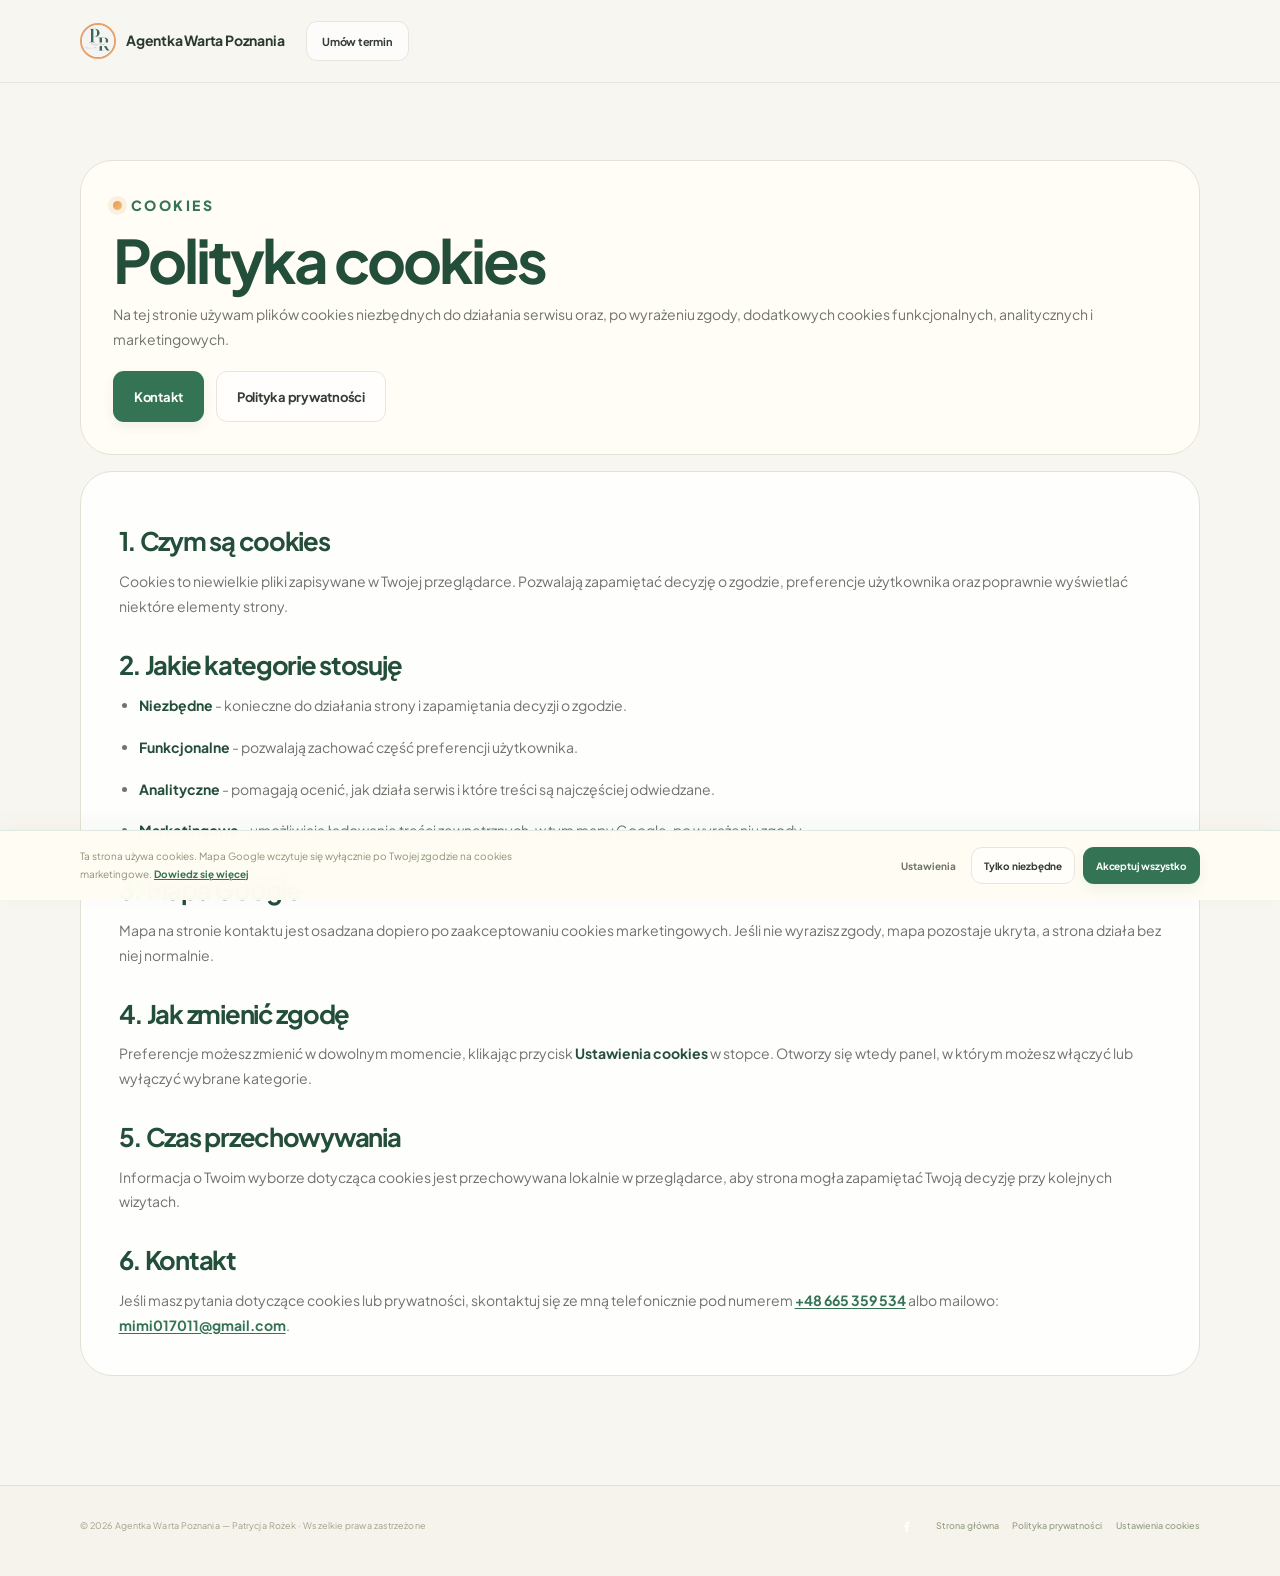
==== polityka-cookies.html @ 92c2f721 "Rebuild insurance landing page to match video reference" ====
<!doctype html>
<html lang="pl">
<head>
  <meta charset="utf-8">
  <meta name="viewport" content="width=device-width, initial-scale=1">
  <title>Polityka cookies — Agentka Warta Poznania</title>
  <meta name="description" content="Informacja o plikach cookies używanych na stronie Patrycji Rożek i sposobie zarządzania zgodą.">
  <meta name="theme-color" content="#0d5c63">
  <link rel="icon" href="assets/photos/logo.jpg" type="image/jpeg">
  <link rel="preconnect" href="https://fonts.googleapis.com">
  <link rel="preconnect" href="https://fonts.gstatic.com" crossorigin>
  <link href="https://fonts.googleapis.com/css2?family=Fraunces:opsz,wght@9..144,600;9..144,700&family=Plus+Jakarta+Sans:wght@400;500;600;700;800&display=swap" rel="stylesheet">
  <link rel="stylesheet" href="assets/css/style.css?v=14">
  <link rel="stylesheet" href="assets/css/landing.css?v=2">
</head>
<body>
  <header class="site-header">
    <div class="container header-inner">
      <a class="brand" href="index.html" aria-label="Agentka Warta Poznania — strona główna">
        <span class="brand-mark">
          <img src="assets/photos/logo.jpg" alt="" aria-hidden="true" loading="eager" decoding="async">
        </span>
        <span class="brand-copy">
          <strong>Agentka Warta Poznania</strong>
        </span>
      </a>
      <a class="button outline header-cta" href="index.html#rezerwacja">Umów termin</a>
    </div>
  </header>

  <main class="site-main">
    <section class="section-pad">
      <div class="container policy-page">
        <div class="policy-page__hero">
          <p class="eyebrow">Cookies</p>
          <h1>Polityka cookies</h1>
          <p>Na tej stronie używam plików cookies niezbędnych do działania serwisu oraz, po wyrażeniu zgody, dodatkowych cookies funkcjonalnych, analitycznych i marketingowych.</p>
          <div class="policy-page__actions">
            <a class="button primary" href="index.html#kontakt">Kontakt</a>
            <a class="button outline" href="polityka-prywatnosci.html">Polityka prywatności</a>
          </div>
        </div>

        <article class="policy-card">
          <h2>1. Czym są cookies</h2>
          <p>Cookies to niewielkie pliki zapisywane w Twojej przeglądarce. Pozwalają zapamiętać decyzję o zgodzie, preferencje użytkownika oraz poprawnie wyświetlać niektóre elementy strony.</p>

          <h2>2. Jakie kategorie stosuję</h2>
          <ul>
            <li><strong>Niezbędne</strong> - konieczne do działania strony i zapamiętania decyzji o zgodzie.</li>
            <li><strong>Funkcjonalne</strong> - pozwalają zachować część preferencji użytkownika.</li>
            <li><strong>Analityczne</strong> - pomagają ocenić, jak działa serwis i które treści są najczęściej odwiedzane.</li>
            <li><strong>Marketingowe</strong> - umożliwiają ładowanie treści zewnętrznych, w tym mapy Google, po wyrażeniu zgody.</li>
          </ul>

          <h2>3. Mapa Google</h2>
          <p>Mapa na stronie kontaktu jest osadzana dopiero po zaakceptowaniu cookies marketingowych. Jeśli nie wyrazisz zgody, mapa pozostaje ukryta, a strona działa bez niej normalnie.</p>

          <h2>4. Jak zmienić zgodę</h2>
          <p>Preferencje możesz zmienić w dowolnym momencie, klikając przycisk <strong>Ustawienia cookies</strong> w stopce. Otworzy się wtedy panel, w którym możesz włączyć lub wyłączyć wybrane kategorie.</p>

          <h2>5. Czas przechowywania</h2>
          <p>Informacja o Twoim wyborze dotycząca cookies jest przechowywana lokalnie w przeglądarce, aby strona mogła zapamiętać Twoją decyzję przy kolejnych wizytach.</p>

          <h2>6. Kontakt</h2>
          <p>Jeśli masz pytania dotyczące cookies lub prywatności, skontaktuj się ze mną telefonicznie pod numerem <a href="tel:+48665359534">+48 665 359 534</a> albo mailowo: <a href="mailto:mimi017011@gmail.com">mimi017011@gmail.com</a>.</p>
        </article>
      </div>
    </section>
  </main>

  <footer class="site-footer">
    <div class="container footer-inner">
      <small>© 2026 Agentka Warta Poznania — Patrycja Rożek · Wszelkie prawa zastrzeżone</small>
      <nav class="footer-nav">
        <a class="footer-social-link" href="https://www.facebook.com/profile.php?id=100070211612275" target="_blank" rel="noopener noreferrer" aria-label="Facebook — Patrycja Rożek - Agentka warta Poznania" title="Facebook">
          <svg viewBox="0 0 24 24" aria-hidden="true" focusable="false">
            <path d="M13.5 22v-8.1h2.8l.4-3.2h-3.2V8.6c0-.9.3-1.5 1.6-1.5h1.7V4.2c-.3 0-1.4-.1-2.7-.1-2.7 0-4.5 1.6-4.5 4.6v2.1H6.8v3.2h2.8V22h3.9z"/>
          </svg>
        </a>
        <a href="index.html">Strona główna</a>
        <a href="polityka-prywatnosci.html">Polityka prywatności</a>
        <button type="button" class="footer-link-btn" data-cookie-settings>Ustawienia cookies</button>
      </nav>
    </div>
  </footer>

  <div class="cookie-bar" id="agentka-cookie-banner" data-cookie-banner hidden aria-hidden="true">
    <div class="container cookie-bar__inner">
      <p class="cookie-bar__text">Ta strona używa cookies. Mapa Google wczytuje się wyłącznie po Twojej zgodzie na cookies marketingowe. <a href="polityka-cookies.html">Dowiedz się więcej</a></p>
      <div class="cookie-bar__actions">
        <button type="button" class="cookie-bar__settings-btn" data-cookie-settings>Ustawienia</button>
        <button type="button" class="button small outline cookie-bar-btn" data-cookie-reject>Tylko niezbędne</button>
        <button type="button" class="button small primary cookie-bar-btn" data-cookie-accept>Akceptuj wszystko</button>
      </div>
    </div>
  </div>

  <div class="cookie-modal" id="cookie-settings-modal" hidden aria-modal="true" role="dialog" aria-labelledby="cookie-modal-title">
    <div class="cookie-modal__backdrop" id="cookie-modal-backdrop"></div>
    <div class="cookie-modal__box">
      <div class="cookie-modal__head">
        <h3 id="cookie-modal-title">Ustawienia prywatności</h3>
        <button type="button" class="cookie-modal__close" id="cookie-modal-close" aria-label="Zamknij panel ustawień cookies">
          <svg width="16" height="16" viewBox="0 0 16 16" fill="none" aria-hidden="true"><path d="M1 1l14 14M15 1L1 15" stroke="currentColor" stroke-width="2" stroke-linecap="round"/></svg>
        </button>
      </div>
      <p>Wybierz, które pliki cookies akceptujesz. Niezbędne są zawsze aktywne.</p>
      <div class="cookie-modal__choices">
        <label class="cookie-modal__choice is-required">
          <input type="checkbox" checked disabled data-cookie-category="essential">
          <div><strong>Niezbędne</strong><span>Zapamiętywanie decyzji o zgodzie. Zawsze aktywne.</span></div>
        </label>
        <label class="cookie-modal__choice">
          <input type="checkbox" data-cookie-category="analytics">
          <div><strong>Analityczne</strong><span>Anonimowe statystyki i pomiar działania strony.</span></div>
        </label>
        <label class="cookie-modal__choice">
          <input type="checkbox" data-cookie-category="functional">
          <div><strong>Funkcjonalne</strong><span>Zapamiętywanie preferencji użytkownika.</span></div>
        </label>
        <label class="cookie-modal__choice">
          <input type="checkbox" data-cookie-category="marketing">
          <div><strong>Marketingowe</strong><span>Mapy zewnętrzne i treści osadzane. Wyłączone domyślnie.</span></div>
        </label>
      </div>
      <div class="cookie-modal__actions">
        <button type="button" class="button outline" data-cookie-reject>Tylko niezbędne</button>
        <button type="button" class="button primary" data-cookie-save>Zapisz wybór</button>
      </div>
      <p class="cookie-modal__note">Zmień preferencje w dowolnym momencie przez „Ustawienia cookies” w stopce.</p>
    </div>
  </div>

  <script src="assets/js/site.js?v=12" defer></script>
</body>
</html>
---- assets/css/style.css ----
:root {
  --bg: #fbf7f0;
  --bg-alt: #f4ede2;
  --surface: rgba(255, 255, 255, 0.88);
  --surface-strong: #ffffff;
  --surface-soft: rgba(255, 255, 255, 0.72);
  --text: #18313a;
  --muted: #5c7178;
  --primary: #0d5c63;
  --primary-dark: #083b45;
  --accent: #d58b42;
  --accent-soft: rgba(213, 139, 66, 0.15);
  --border: rgba(13, 92, 99, 0.12);
  --border-strong: rgba(13, 92, 99, 0.2);
  --shadow: 0 24px 64px rgba(8, 59, 69, 0.16);
  --shadow-soft: 0 16px 36px rgba(8, 59, 69, 0.08);
  --shadow-card: 0 12px 34px rgba(8, 59, 69, 0.08);
  --radius-xl: 32px;
  --radius-lg: 24px;
  --radius-md: 18px;
  --radius-sm: 14px;
  --container: 1240px;
}

*,
*::before,
*::after {
  box-sizing: border-box;
}

html {
  scroll-behavior: smooth;
}

body {
  margin: 0;
  min-height: 100vh;
  color: var(--text);
  font-family: "Plus Jakarta Sans", system-ui, -apple-system, BlinkMacSystemFont, "Segoe UI", sans-serif;
  background:
    radial-gradient(circle at 8% 12%, rgba(13, 92, 99, 0.14), transparent 24%),
    radial-gradient(circle at 92% 6%, rgba(213, 139, 66, 0.18), transparent 20%),
    radial-gradient(circle at 50% 105%, rgba(13, 92, 99, 0.09), transparent 26%),
    linear-gradient(180deg, #fffaf4 0%, #fbf7ef 38%, #f7f0e4 100%);
  -webkit-font-smoothing: antialiased;
  text-rendering: optimizeLegibility;
  overflow-x: hidden;
  position: relative;
}

body::before {
  content: "";
  position: fixed;
  inset: 0;
  pointer-events: none;
  opacity: 0.55;
  background-image:
    linear-gradient(rgba(13, 92, 99, 0.03) 1px, transparent 1px),
    linear-gradient(90deg, rgba(13, 92, 99, 0.03) 1px, transparent 1px);
  background-size: 36px 36px;
  mask-image: radial-gradient(circle at center, black 62%, transparent 100%);
}

body.menu-open,
body.modal-open {
  overflow: hidden;
}

::selection {
  background: rgba(13, 92, 99, 0.16);
  color: var(--primary-dark);
}

a {
  color: inherit;
}

img {
  display: block;
  max-width: 100%;
}

button,
input,
textarea,
select {
  font: inherit;
}

button {
  cursor: pointer;
}

p {
  margin: 0;
  line-height: 1.75;
  color: var(--muted);
}

p,
li,
dd,
dt,
a,
small,
h1,
h2,
h3,
h4,
h5 {
  overflow-wrap: anywhere;
}

h1,
h2,
h3,
h4,
h5 {
  margin: 0;
  color: var(--primary-dark);
  letter-spacing: -0.04em;
}

h1,
h2 {
  font-family: "Fraunces", Georgia, serif;
}

h1 {
  font-size: clamp(2.8rem, 5.7vw, 5.65rem);
  line-height: 0.94;
  max-width: 12ch;
}

.hero h1 {
  display: grid;
  gap: 0.14em;
  max-width: 22ch;
  line-height: 1.02;
  text-wrap: balance;
}

.hero h1 span {
  display: block;
}

h2 {
  font-size: clamp(2.05rem, 4vw, 3.5rem);
  line-height: 1;
  max-width: 16ch;
}

h3 {
  font-size: 1.2rem;
  line-height: 1.15;
}

ul,
ol {
  margin: 0;
  padding-left: 1.25rem;
}

li + li {
  margin-top: 0.45rem;
}

details summary {
  list-style: none;
}

details summary::-webkit-details-marker {
  display: none;
}

.container {
  width: min(var(--container), calc(100% - 32px));
  margin: 0 auto;
}

.site-main {
  display: block;
  padding-bottom: 2rem;
}

.section,
.section-pad {
  padding: clamp(3rem, 6vw, 6.5rem) 0;
}

.card,
.card-soft,
.policy-page__hero,
.policy-card,
.hero-photo-card,
.hero-note,
.hero-contact-strip,
.meta-chip,
.service.card,
.step-card,
.review.card,
.contact-card,
.faq-list,
.map-wrap,
.page-header__inner {
  border: 1px solid var(--border);
  border-radius: var(--radius-xl);
  box-shadow: var(--shadow-card);
}

.card {
  background: linear-gradient(180deg, rgba(255, 255, 255, 0.94), rgba(255, 255, 255, 0.8));
}

.card-soft,
.hero-contact-strip,
.hero-note,
.meta-chip,
.policy-page__hero {
  background: var(--surface-soft);
  backdrop-filter: blur(18px);
}

.eyebrow,
.chip-label,
.agentka-kicker {
  margin: 0;
  font-size: 0.76rem;
  font-weight: 800;
  letter-spacing: 0.18em;
  text-transform: uppercase;
  color: var(--primary);
}

.eyebrow {
  display: inline-flex;
  align-items: center;
  gap: 0.55rem;
}

.eyebrow::before {
  content: "";
  width: 0.56rem;
  height: 0.56rem;
  border-radius: 999px;
  background: linear-gradient(135deg, var(--accent), #efc078);
  box-shadow: 0 0 0 5px rgba(213, 139, 66, 0.12);
}

.section-heading {
  display: grid;
  justify-items: center;
  gap: 0.85rem;
  margin-bottom: 2rem;
  text-align: center;
}

.section-heading.compact {
  margin-bottom: 1.5rem;
}

.section-copy {
  max-width: 72ch;
  color: var(--muted);
  font-size: 1.02rem;
}

.button {
  display: inline-flex;
  align-items: center;
  justify-content: center;
  gap: 0.55rem;
  min-height: 52px;
  padding: 0.9rem 1.35rem;
  border-radius: 999px;
  border: 1px solid transparent;
  text-decoration: none;
  font-weight: 800;
  letter-spacing: -0.01em;
  transition: transform 180ms ease, box-shadow 180ms ease, border-color 180ms ease, background-color 180ms ease, color 180ms ease;
  will-change: transform;
}

.button:hover,
.button:focus-visible {
  transform: translateY(-1px);
}

.button:focus-visible {
  outline: 3px solid rgba(13, 92, 99, 0.18);
  outline-offset: 3px;
}

.button.primary {
  color: #fff;
  background: linear-gradient(135deg, #0d5c63 0%, #117e84 100%);
  box-shadow: 0 18px 34px rgba(13, 92, 99, 0.24);
}

.button.primary:hover,
.button.primary:focus-visible {
  box-shadow: 0 24px 44px rgba(13, 92, 99, 0.28);
}

.button.outline {
  color: var(--primary-dark);
  background: rgba(255, 255, 255, 0.75);
  border-color: rgba(13, 92, 99, 0.14);
}

.button.outline:hover,
.button.outline:focus-visible {
  border-color: rgba(13, 92, 99, 0.24);
  background: rgba(255, 255, 255, 0.92);
}

.button.small {
  min-height: 44px;
  padding: 0.72rem 1rem;
  font-size: 0.96rem;
}

.button.full-width {
  width: 100%;
}

.site-header {
  position: sticky;
  top: 0;
  z-index: 60;
  border-bottom: 1px solid rgba(13, 92, 99, 0.08);
  background: rgba(255, 250, 244, 0.82);
  backdrop-filter: blur(18px);
}

.site-header::after {
  content: "";
  position: absolute;
  inset: auto 0 0;
  height: 1px;
  background: linear-gradient(90deg, transparent, rgba(13, 92, 99, 0.18), transparent);
}

.header-inner {
  min-height: 86px;
  display: flex;
  align-items: center;
  gap: 1rem;
}

.brand {
  position: relative;
  display: inline-flex;
  align-items: center;
  gap: 1rem;
  text-decoration: none;
  color: var(--primary-dark);
  min-width: 0;
}

.brand-mark {
  flex: none;
  width: 76px;
  height: 76px;
  padding: 2px;
  border-radius: 20px;
  background: linear-gradient(180deg, rgba(255, 255, 255, 0.98), rgba(255, 252, 246, 0.9));
  border: 1px solid rgba(13, 92, 99, 0.16);
  box-shadow: 0 16px 32px rgba(8, 59, 69, 0.11);
  overflow: hidden;
}

.brand-mark img {
  width: 100%;
  height: 100%;
  object-fit: cover;
  transform: scale(1.15);
  transform-origin: center;
  border-radius: 16px;
}

.brand-copy {
  display: grid;
  gap: 0.12rem;
  min-width: 0;
}

.brand-top {
  font-size: 0.68rem;
  font-weight: 800;
  letter-spacing: 0.2em;
  text-transform: uppercase;
  color: var(--muted);
}

.brand strong {
  font-family: "Fraunces", Georgia, serif;
  font-size: 1.75rem;
  line-height: 1;
  white-space: nowrap;
}

.brand-muted {
  font-size: 0.78rem;
  font-weight: 700;
  letter-spacing: 0.12em;
  text-transform: uppercase;
  color: var(--primary);
}

.site-nav {
  display: flex;
  flex: 1 1 auto;
  align-items: center;
  justify-content: center;
  gap: 0.45rem;
  flex-wrap: wrap;
}

.site-nav a {
  display: inline-flex;
  align-items: center;
  min-height: 44px;
  padding: 0.72rem 1rem;
  border-radius: 999px;
  text-decoration: none;
  font-weight: 700;
  color: var(--muted);
  border: 1px solid transparent;
  transition: background-color 180ms ease, color 180ms ease, border-color 180ms ease, transform 180ms ease;
}

.site-nav a:hover,
.site-nav a:focus-visible,
.site-nav a.is-active {
  color: var(--primary-dark);
  background: rgba(13, 92, 99, 0.09);
  border-color: rgba(13, 92, 99, 0.12);
}

.nav-home-link {
  color: var(--primary-dark);
  background: rgba(255, 255, 255, 0.7);
}

.header-cta {
  margin-left: auto;
}

.nav-toggle {
  display: none;
  align-items: center;
  justify-content: center;
  flex-direction: column;
  gap: 4px;
  width: 46px;
  height: 46px;
  padding: 0;
  border: 0;
  border-radius: 12px;
  background: transparent;
  box-shadow: none;
}

.nav-toggle span {
  display: block;
  width: 22px;
  height: 2px;
  border-radius: 999px;
  background: var(--primary-dark);
}

.nav-toggle span + span {
  margin-top: 0;
}

.page-header {
  padding: 1rem 0 0;
}

.page-header[hidden] {
  display: none !important;
}

.page-header__inner {
  display: inline-flex;
  align-items: center;
  gap: 0.7rem;
  padding: 0.95rem 1.1rem;
  background: rgba(255, 255, 255, 0.72);
  backdrop-filter: blur(16px);
  min-width: 0;
}

.page-header__back {
  display: inline-flex;
  align-items: center;
  gap: 0.5rem;
  padding: 0;
  border: 0;
  background: transparent;
  color: var(--primary-dark);
  font-weight: 800;
}

.page-header__sep {
  color: rgba(24, 49, 58, 0.38);
}

.page-header__title {
  color: var(--muted);
  font-weight: 700;
}

.page-view {
  display: none;
}

.page-view.is-active {
  display: block;
  animation: page-enter 500ms cubic-bezier(0.2, 0.7, 0.2, 1);
}

@keyframes page-enter {
  from {
    opacity: 0;
    transform: translateY(12px);
  }
  to {
    opacity: 1;
    transform: translateY(0);
  }
}

.hero {
  position: relative;
  isolation: isolate;
  overflow: hidden;
  padding-top: clamp(2rem, 4vw, 3.25rem);
}

.hero::before,
.hero::after {
  content: "";
  position: absolute;
  inset: auto;
  pointer-events: none;
  z-index: -1;
}

.hero::before {
  top: 4%;
  left: -4%;
  width: 20rem;
  height: 20rem;
  background: radial-gradient(circle, rgba(13, 92, 99, 0.12), transparent 70%);
  filter: blur(4px);
}

.hero::after {
  top: 0;
  right: -5%;
  width: 22rem;
  height: 22rem;
  background: radial-gradient(circle, rgba(213, 139, 66, 0.14), transparent 66%);
  filter: blur(6px);
}

.hero-grid {
  display: grid;
  grid-template-columns: minmax(0, 1.04fr) minmax(340px, 0.96fr);
  gap: clamp(1.4rem, 4vw, 3rem);
  align-items: center;
}

.hero-copy {
  display: grid;
  gap: 1.2rem;
  min-width: 0;
}

.hero-copy .subtitle {
  max-width: 62ch;
  font-size: clamp(1.03rem, 1.8vw, 1.22rem);
  line-height: 1.82;
}

.hero-meta-grid {
  display: grid;
  grid-template-columns: repeat(2, minmax(0, 1fr));
  gap: 0.95rem;
}

.meta-chip {
  display: grid;
  gap: 0.35rem;
  padding: 1rem 1.1rem;
}

.meta-chip span {
  font-size: 0.72rem;
  font-weight: 800;
  letter-spacing: 0.18em;
  text-transform: uppercase;
  color: var(--muted);
}

.meta-chip strong {
  font-size: 0.98rem;
  line-height: 1.5;
  color: var(--primary-dark);
}

.hero-chips {
  display: flex;
  flex-wrap: wrap;
  gap: 0.65rem;
}

.hero-chips span {
  display: inline-flex;
  align-items: center;
  padding: 0.72rem 0.95rem;
  border-radius: 999px;
  border: 1px solid rgba(13, 92, 99, 0.12);
  background: rgba(255, 255, 255, 0.7);
  color: var(--primary-dark);
  font-size: 0.92rem;
  font-weight: 700;
}

.hero-actions {
  display: flex;
  flex-wrap: wrap;
  gap: 0.8rem;
}

.hero-contact-strip {
  display: grid;
  grid-template-columns: repeat(2, minmax(0, 1fr));
  gap: 1rem;
  padding: 1rem 1.1rem;
}

.hero-contact-strip article {
  display: grid;
  gap: 0.35rem;
}

.hero-contact-strip a {
  font-size: 1.03rem;
  font-weight: 800;
  color: var(--primary-dark);
  text-decoration: none;
}

.hero-contact-strip p {
  color: var(--muted);
}

.hero-visual {
  display: grid;
  gap: 1rem;
  min-width: 0;
}

.hero-photo-card {
  overflow: hidden;
  background: linear-gradient(180deg, rgba(255, 255, 255, 0.9), rgba(255, 255, 255, 0.78));
}

.hero-photo-card img {
  width: 100%;
  aspect-ratio: 4 / 5;
  object-fit: cover;
  object-position: center top;
}

.hero-note {
  display: grid;
  gap: 0.9rem;
  padding: 1.2rem 1.3rem;
  margin-left: clamp(0rem, 2vw, 1.2rem);
  margin-top: -2.35rem;
  position: relative;
  z-index: 1;
}

.hero-checklist {
  margin: 0;
  padding: 0;
  list-style: none;
  display: grid;
  gap: 0.65rem;
}

.hero-checklist li {
  position: relative;
  padding-left: 1.5rem;
  color: var(--primary-dark);
  line-height: 1.55;
}

.hero-checklist li::before {
  content: "✓";
  position: absolute;
  left: 0;
  top: 0;
  color: var(--accent);
  font-weight: 900;
}

.services-grid,
.steps-grid,
.reviews-grid,
.contact-grid {
  display: grid;
  gap: 1rem;
}

.services-grid {
  grid-template-columns: repeat(3, minmax(0, 1fr));
}

.service.card,
.step-card,
.review.card,
.contact-card {
  padding: 1.5rem;
  overflow: hidden;
  position: relative;
}

.service.card::before,
.step-card::before,
.review.card::before,
.contact-card::before {
  content: "";
  position: absolute;
  inset: 0 0 auto;
  height: 4px;
  background: linear-gradient(90deg, var(--primary), var(--accent));
}

.service.card h3,
.step-card h3,
.review.card strong,
.contact-card h3 {
  margin-bottom: 0.55rem;
}

.service.card p,
.step-card p,
.review.card p,
.contact-card p,
.contact-note,
.review-footer,
.hours-list dt,
.hours-list dd {
  color: var(--muted);
}

.service.card {
  transition: transform 220ms ease, box-shadow 220ms ease, border-color 220ms ease;
}

.service.card:hover,
.review.card:hover,
.contact-card:hover,
.step-card:hover {
  transform: translateY(-2px);
  box-shadow: 0 20px 48px rgba(8, 59, 69, 0.14);
  border-color: rgba(13, 92, 99, 0.18);
}

.steps-grid {
  grid-template-columns: repeat(3, minmax(0, 1fr));
  margin-top: 1rem;
}

.value-section {
  display: grid;
  gap: 1.2rem;
  margin-top: 1.25rem;
  padding: clamp(1.2rem, 3vw, 1.8rem);
  border: 1px solid var(--border);
  border-radius: var(--radius-xl);
  background:
    radial-gradient(circle at top left, rgba(13, 92, 99, 0.08), transparent 34%),
    linear-gradient(135deg, rgba(13, 92, 99, 0.06), rgba(255, 255, 255, 0.8));
  box-shadow: var(--shadow-card);
}

.value-section__head {
  display: grid;
  gap: 0.45rem;
  max-width: 74ch;
}

.value-section__head h2 {
  max-width: none;
  font-size: clamp(1.9rem, 3.2vw, 2.85rem);
}

.value-grid {
  display: grid;
  grid-template-columns: repeat(4, minmax(0, 1fr));
  gap: 1rem;
}

.value-card {
  display: grid;
  gap: 0.7rem;
  padding: 1.25rem;
  border-radius: 24px;
  border: 1px solid rgba(13, 92, 99, 0.1);
  background: rgba(255, 255, 255, 0.8);
  box-shadow: 0 12px 28px rgba(8, 59, 69, 0.06);
  min-width: 0;
}

.value-card span {
  display: inline-flex;
  align-items: center;
  width: fit-content;
  padding: 0.38rem 0.7rem;
  border-radius: 999px;
  background: rgba(13, 92, 99, 0.08);
  color: var(--primary-dark);
  font-size: 0.76rem;
  font-weight: 900;
  letter-spacing: 0.16em;
  text-transform: uppercase;
}

.value-card h3 {
  font-size: 1.18rem;
  line-height: 1.18;
}

.value-card p {
  color: var(--muted);
}

.step-card {
  display: grid;
  gap: 0.8rem;
}

.step-card span {
  width: 40px;
  height: 40px;
  display: inline-grid;
  place-items: center;
  border-radius: 999px;
  background: rgba(13, 92, 99, 0.12);
  color: var(--primary-dark);
  font-weight: 900;
}

.reviews-grid {
  grid-template-columns: repeat(3, minmax(0, 1fr));
}

.review-meta {
  display: flex;
  align-items: start;
  justify-content: space-between;
  gap: 1rem;
}

.stars {
  color: #d6a54a;
  letter-spacing: 0.08em;
  font-size: 0.95rem;
  font-weight: 800;
  white-space: nowrap;
}

.review-footer {
  margin-top: 1rem;
  padding-top: 0.85rem;
  border-top: 1px solid rgba(13, 92, 99, 0.1);
  display: flex;
  align-items: center;
  justify-content: space-between;
  gap: 1rem;
  font-size: 0.88rem;
  font-weight: 700;
  text-transform: uppercase;
  letter-spacing: 0.08em;
}

.faq-list {
  display: grid;
  gap: 0;
  padding: 0.25rem 0;
  overflow: hidden;
}

.faq-item {
  padding: 1.15rem 1.35rem;
}

.faq-item + .faq-item {
  border-top: 1px solid rgba(13, 92, 99, 0.08);
}

.faq-item summary {
  display: flex;
  align-items: center;
  justify-content: space-between;
  gap: 1rem;
  font-weight: 800;
  color: var(--primary-dark);
  cursor: pointer;
}

.faq-item summary::after {
  content: "＋";
  display: inline-flex;
  align-items: center;
  justify-content: center;
  width: 2rem;
  height: 2rem;
  flex: none;
  border-radius: 999px;
  background: rgba(13, 92, 99, 0.08);
  color: var(--primary-dark);
  transition: transform 180ms ease, background-color 180ms ease;
}

.faq-item[open] summary::after {
  transform: rotate(45deg);
  background: rgba(213, 139, 66, 0.14);
}

.faq-item p {
  margin-top: 0.85rem;
}

.contact-grid {
  grid-template-columns: repeat(2, minmax(0, 1fr));
}

.contact-card {
  display: grid;
  gap: 0.7rem;
}

.contact-link {
  font-size: 1.02rem;
  font-weight: 800;
  color: var(--primary-dark);
  text-decoration: none;
}

.contact-link.secondary-link {
  color: var(--primary);
}

.contact-detail {
  display: grid;
  gap: 0.7rem;
  padding-top: 0.25rem;
}

.hours-list {
  display: grid;
  gap: 0.7rem;
  padding: 0;
}

.hours-list div {
  display: flex;
  justify-content: space-between;
  gap: 1rem;
  padding-bottom: 0.7rem;
  border-bottom: 1px solid rgba(13, 92, 99, 0.08);
}

.hours-list div:last-child {
  border-bottom: 0;
  padding-bottom: 0;
}

.hours-list dt,
.hours-list dd {
  margin: 0;
}

.hours-list dt {
  font-weight: 700;
}

.hours-list dd {
  font-weight: 600;
}

.contact-note {
  font-size: 0.96rem;
}

.map-wrap {
  overflow: hidden;
  min-height: 380px;
  background: rgba(255, 255, 255, 0.76);
}

.map-wrap iframe {
  width: 100%;
  min-height: 380px;
  border: 0;
  display: block;
}

.map-placeholder {
  min-height: 380px;
  display: grid;
  place-items: center;
  gap: 0.85rem;
  padding: 2.25rem 1.5rem;
  text-align: center;
  background:
    radial-gradient(circle at top, rgba(13, 92, 99, 0.1), transparent 38%),
    linear-gradient(180deg, rgba(255, 255, 255, 0.96), rgba(247, 240, 229, 0.94));
}

.map-placeholder svg {
  color: var(--primary);
}

.map-placeholder p {
  max-width: 28ch;
}

.map-placeholder__note {
  color: var(--muted);
  font-size: 0.95rem;
}

.site-footer {
  padding: 1.8rem 0 6.5rem;
  color: var(--muted);
}

.footer-inner {
  display: flex;
  align-items: center;
  justify-content: space-between;
  gap: 1rem;
  flex-wrap: wrap;
}

.footer-inner small {
  font-weight: 600;
  letter-spacing: 0.01em;
}

.footer-nav {
  display: flex;
  align-items: center;
  gap: 0.85rem;
  flex-wrap: wrap;
}

.footer-social-link {
  display: inline-flex;
  align-items: center;
  justify-content: center;
  width: 42px;
  height: 42px;
  border-radius: 999px;
  color: #ffffff;
  background: linear-gradient(135deg, #0d5c63 0%, #117e84 100%);
  box-shadow: 0 14px 28px rgba(13, 92, 99, 0.22);
  transition: transform 180ms ease, box-shadow 180ms ease, opacity 180ms ease;
}

.footer-social-link svg {
  width: 19px;
  height: 19px;
  fill: currentColor;
}

.footer-social-link:hover,
.footer-social-link:focus-visible {
  color: #ffffff;
  transform: translateY(-1px);
  box-shadow: 0 18px 32px rgba(13, 92, 99, 0.28);
}

.footer-social-link:focus-visible {
  outline: 3px solid rgba(13, 92, 99, 0.18);
  outline-offset: 3px;
}

.footer-nav a,
.footer-link-btn {
  color: var(--muted);
  text-decoration: none;
  font-weight: 700;
  background: transparent;
  border: 0;
  padding: 0;
}

.footer-nav a:hover,
.footer-link-btn:hover,
.footer-nav a:focus-visible,
.footer-link-btn:focus-visible {
  color: var(--primary-dark);
}

.mobile-cta-bar {
  display: none;
}

.cookie-bar {
  position: fixed;
  inset-inline: 0;
  bottom: 0;
  z-index: 80;
  background: rgba(255, 249, 241, 0.9);
  border-top: 1px solid rgba(13, 92, 99, 0.12);
  backdrop-filter: blur(18px);
  box-shadow: 0 -18px 44px rgba(8, 59, 69, 0.12);
}

.cookie-bar[hidden] {
  display: none !important;
}

.cookie-bar__inner {
  display: flex;
  align-items: center;
  justify-content: space-between;
  gap: 1rem;
  padding: 1rem 0;
}

.cookie-bar__text {
  max-width: 74ch;
  color: var(--text);
}

.cookie-bar__text a {
  color: var(--primary);
  font-weight: 700;
}

.cookie-bar__actions {
  display: flex;
  align-items: center;
  gap: 0.55rem;
  flex-wrap: wrap;
}

.cookie-bar__settings-btn {
  border: 0;
  background: transparent;
  color: var(--muted);
  font-weight: 700;
  padding: 0.5rem 0.35rem;
}

.cookie-modal {
  position: fixed;
  inset: 0;
  z-index: 90;
}

.cookie-modal[hidden] {
  display: none !important;
}

.cookie-modal__backdrop {
  background: rgba(5, 17, 19, 0.7);
  backdrop-filter: blur(14px);
}

.cookie-modal__backdrop {
  position: absolute;
  inset: 0;
}

.cookie-modal__box {
  position: relative;
  width: min(760px, calc(100% - 32px));
  max-height: min(92vh, 900px);
  overflow: auto;
  margin: 4vh auto;
  padding: 1.35rem;
  border-radius: 28px;
  border: 1px solid rgba(13, 92, 99, 0.14);
  background: rgba(255, 255, 255, 0.96);
  box-shadow: var(--shadow);
}

.cookie-modal__head {
  display: flex;
  align-items: flex-start;
  justify-content: space-between;
  gap: 1rem;
  margin-bottom: 0.75rem;
}

.cookie-modal__close {
  display: inline-flex;
  align-items: center;
  justify-content: center;
  width: 44px;
  height: 44px;
  border: 1px solid rgba(13, 92, 99, 0.14);
  border-radius: 14px;
  background: rgba(255, 255, 255, 0.9);
  color: var(--primary-dark);
}

.cookie-modal__choices {
  display: grid;
  gap: 0.7rem;
  margin-top: 1rem;
}

.cookie-modal__choice {
  display: grid;
  grid-template-columns: auto 1fr;
  gap: 0.9rem;
  align-items: start;
  padding: 1rem;
  border-radius: 20px;
  border: 1px solid rgba(13, 92, 99, 0.12);
  background: rgba(247, 241, 232, 0.54);
}

.cookie-modal__choice strong {
  display: block;
  color: var(--primary-dark);
}

.cookie-modal__choice span {
  display: block;
  margin-top: 0.15rem;
  color: var(--muted);
  font-size: 0.95rem;
}

.cookie-modal__choice.is-required {
  opacity: 0.82;
}

.cookie-modal__actions {
  display: flex;
  gap: 0.75rem;
  justify-content: flex-end;
  flex-wrap: wrap;
  margin-top: 1rem;
}

.cookie-modal__note {
  margin-top: 0.75rem;
  color: var(--muted);
  font-size: 0.94rem;
}

.cookie-modal__note a {
  color: var(--primary);
  font-weight: 700;
}

[hidden] {
  display: none !important;
}

.reveal {
  opacity: 0;
  transform: translateY(16px);
  transition: opacity 700ms ease, transform 700ms ease;
}

.reveal.in-view {
  opacity: 1;
  transform: translateY(0);
}

.policy-page {
  display: grid;
  gap: 1rem;
}

.policy-page__hero {
  display: grid;
  gap: 0.9rem;
  padding: clamp(1.2rem, 3vw, 2rem);
  overflow: hidden;
  background:
    radial-gradient(circle at top right, rgba(213, 139, 66, 0.14), transparent 40%),
    radial-gradient(circle at bottom left, rgba(13, 92, 99, 0.14), transparent 36%),
    rgba(255, 255, 255, 0.82);
}

.policy-page__hero h1 {
  max-width: 14ch;
}

.policy-page__actions {
  display: flex;
  flex-wrap: wrap;
  gap: 0.75rem;
  margin-top: 0.35rem;
}

.policy-card {
  display: grid;
  gap: 0.95rem;
  padding: clamp(1.35rem, 3.2vw, 2.35rem);
  line-height: 1.8;
  background: rgba(255, 255, 255, 0.9);
}

.policy-card h2 {
  margin-top: 1.15rem;
  font-size: clamp(1.3rem, 2vw, 1.65rem);
}

.policy-card h3 {
  margin-top: 0.6rem;
  font-size: 1.05rem;
}

.policy-card p,
.policy-card li {
  color: var(--muted);
}

.policy-card a {
  color: var(--primary);
  font-weight: 700;
  text-decoration-thickness: 0.08em;
  text-underline-offset: 0.16em;
}

.policy-card strong {
  color: var(--primary-dark);
}

.policy-card ul {
  display: grid;
  gap: 0.6rem;
  padding-left: 1.25rem;
}

.policy-card .contact-note {
  color: var(--muted);
}

.policy-card .footer-link-btn {
  display: inline;
  color: var(--primary);
}

.policy-card .footer-link-btn:hover,
.policy-card .footer-link-btn:focus-visible {
  color: var(--primary-dark);
}

@media (max-width: 1180px) {
  .services-grid,
  .value-grid,
  .reviews-grid {
    grid-template-columns: repeat(2, minmax(0, 1fr));
  }

  .hero-grid {
    grid-template-columns: 1fr;
  }

  .hero-visual {
    max-width: 760px;
  }

  .hero-photo-card img {
    aspect-ratio: 4 / 5;
  }
}

@media (max-width: 980px) {
  .header-inner {
    flex-wrap: wrap;
    min-height: 78px;
    padding: 0.65rem 0;
  }

  .site-nav {
    order: 4;
    width: 100%;
    justify-content: flex-start;
  }

  .header-cta {
    margin-left: 0;
  }

  .hero-meta-grid,
  .hero-contact-strip,
  .contact-grid,
  .steps-grid {
    grid-template-columns: 1fr;
  }

  .value-grid {
    grid-template-columns: 1fr;
  }

  .reviews-grid {
    grid-template-columns: 1fr;
  }

  .services-grid {
    grid-template-columns: repeat(2, minmax(0, 1fr));
  }

  .site-footer {
    padding-bottom: 7.4rem;
  }
}

@media (max-width: 760px) {
  .container {
    width: min(var(--container), calc(100% - 24px));
  }

  .header-inner {
    align-items: center;
  }

  .brand {
    gap: 0.7rem;
  }

  .brand-mark {
    width: 68px;
    height: 68px;
  }

  .brand-mark img {
    transform: scale(1.2);
  }

  .brand strong {
    font-size: 1.55rem;
  }

  .brand-copy {
    max-width: 12.5rem;
  }

  .brand strong {
    white-space: normal;
    line-height: 1.05;
  }

  .site-nav {
    display: none;
  }

  .site-header.nav-open .site-nav {
    display: flex;
    position: fixed;
    inset: 78px 12px auto;
    z-index: 58;
    padding: 1rem;
    border: 1px solid rgba(13, 92, 99, 0.12);
    border-radius: 24px;
    background: rgba(255, 251, 244, 0.96);
    box-shadow: var(--shadow);
    flex-direction: column;
    justify-content: flex-start;
    align-items: stretch;
    gap: 0.35rem;
    backdrop-filter: blur(18px);
  }

  .site-nav a {
    width: 100%;
    justify-content: center;
  }

  .nav-toggle {
    display: inline-flex;
    margin-left: auto;
  }

  .header-cta {
    display: none;
  }

  .button {
    min-height: 48px;
  }

  .hero {
    padding-top: 1.5rem;
  }

  .hero-note {
    margin-left: 0;
    margin-top: 0;
  }

  .hero-copy {
    gap: 1rem;
  }

  .hero h1 {
    max-width: 18ch;
    line-height: 1.06;
  }

  .hero-copy .subtitle {
    line-height: 1.72;
  }

  .hero-actions,
  .policy-page__actions,
  .cookie-modal__actions,
  .cookie-bar__actions,
  .footer-nav {
    width: 100%;
  }

  .hero-actions .button,
  .policy-page__actions .button,
  .cookie-bar__actions .button,
  .cookie-modal__actions .button,
  .contact-card .button {
    flex: 1 1 0;
  }

  .services-grid {
    grid-template-columns: 1fr;
  }

  .section-heading {
    justify-items: start;
    text-align: left;
  }

  .section-copy {
    max-width: none;
  }

  .review-meta {
    align-items: start;
    flex-direction: column;
  }

  .footer-inner {
    align-items: flex-start;
  }

  .cookie-bar {
    bottom: 76px;
  }

  .cookie-bar__inner {
    flex-direction: column;
    align-items: stretch;
  }

  .cookie-bar__actions {
    justify-content: flex-start;
  }

  .mobile-cta-bar {
    position: fixed;
    inset-inline: 0;
    bottom: 0;
    z-index: 70;
    display: flex;
    gap: 0.65rem;
    padding: 0.75rem 1rem calc(0.75rem + env(safe-area-inset-bottom));
    background: rgba(251, 247, 240, 0.92);
    border-top: 1px solid rgba(13, 92, 99, 0.12);
    backdrop-filter: blur(18px);
    box-shadow: 0 -18px 44px rgba(8, 59, 69, 0.12);
  }

  .mobile-cta-bar .button {
    flex: 1;
  }
}

@media (max-width: 560px) {
  h1 {
    font-size: clamp(2.45rem, 16vw, 3.5rem);
  }

  h2 {
    font-size: clamp(1.75rem, 9vw, 2.5rem);
  }

  .hero-contact-strip,
  .hero-note,
  .service.card,
  .step-card,
  .review.card,
  .contact-card,
  .policy-card,
  .policy-page__hero {
    border-radius: 24px;
  }

  .cookie-modal__box {
    width: min(100% - 20px, 760px);
    margin: 2.5vh auto;
    padding: 1rem;
    border-radius: 24px;
  }

  .faq-item {
    padding: 1rem;
  }

  .brand {
    gap: 0.56rem;
  }

  .brand-mark {
    width: 76px;
    height: 76px;
    padding: 1px;
    border-radius: 18px;
  }

  .brand-mark img {
    transform: scale(1.28);
    border-radius: 15px;
  }

  .brand-top {
    font-size: 0.6rem;
    letter-spacing: 0.18em;
  }

  .brand strong {
    font-size: 1.22rem;
    line-height: 1.02;
  }

  .brand-muted {
    display: none;
  }

  .brand-copy {
    max-width: 10.5rem;
    gap: 0.05rem;
  }

  .footer-nav {
    gap: 0.6rem;
  }
}

@media (prefers-reduced-motion: reduce) {
  html {
    scroll-behavior: auto;
  }

  *,
  *::before,
  *::after {
    animation: none !important;
    transition: none !important;
  }

  .reveal {
    opacity: 1;
    transform: none;
  }
}
---- assets/css/landing.css ----
:root {
  --bg: #f8f6f0;
  --text: #252e28;
  --muted: #70746c;
  --primary: #347354;
  --primary-dark: #234e39;
  --accent: #e9974e;
  --border: #e5e4dc;
  --container: 1120px;
}
html { scroll-padding-top: 94px; }
body { background: #f8f6f0; color: var(--text); }
body::before { display: none; }
body.menu-open { overflow: hidden; }
button, a, input, select, textarea { -webkit-tap-highlight-color: transparent; }
a, button, input, select, textarea, summary { outline-offset: 5px; }
:focus-visible { outline: 3px solid #c67d39; }
input[type="range"]:focus-visible { outline-offset: 8px; }
.container { width: min(var(--container), calc(100% - 64px)); }
.svg-symbols { position: absolute; width: 0; height: 0; overflow: hidden; }
.inline-icon, .card-icon svg, .consultation-contact svg { width: 21px; height: 21px; fill: none; stroke: currentColor; stroke-width: 1.65; stroke-linecap: round; stroke-linejoin: round; flex: none; }
.skip-link { position: fixed; top: 8px; left: 8px; transform: translateY(-150%); z-index: 100; background: white; padding: 12px; border-radius: 8px; }
.skip-link:focus { transform: none; }
.site-header { background: #f8f6f0ee; border-bottom: 1px solid #e7e5dd; backdrop-filter: blur(16px); }
.site-header::after { display: none; }
.header-inner { min-height: 82px; gap: 22px; flex-wrap: nowrap; }
.brand { gap: 10px; flex: none; }
.brand-mark { width: 36px; height: 36px; border-radius: 50%; padding: 0; border: 2px solid #e7a167; box-shadow: none; }
.brand-mark img { transform: scale(1.2); border-radius: 50%; }
.brand strong { font-family: "Plus Jakarta Sans", sans-serif; font-size: 14px; line-height: 1.25; letter-spacing: -.015em; color: #28392f; }
.brand-copy { gap: 3px; }
.brand-copy small { font-size: 9px; font-weight: 600; color: #777e73; }
.site-nav { flex: 1; flex-wrap: nowrap; gap: 18px; justify-content: flex-end; }
.site-nav a { padding: 10px 0; min-height: 44px; color: #727970; font-size: 11px; font-weight: 600; border-radius: 0; border: 0; white-space: nowrap; }
.site-nav a:hover, .site-nav a:focus-visible, .site-nav a.is-active { background: transparent; border-color: transparent; color: var(--primary); }
.site-nav a.is-active { box-shadow: inset 0 -2px var(--accent); }
.button { min-height: 51px; border-radius: 11px; padding: 13px 20px; font-size: 12px; font-weight: 700; gap: 9px; box-shadow: none; letter-spacing: -.02em; }
.button.primary { background: #347354; box-shadow: 0 5px 12px #28583f13; }
.button.primary:hover, .button.primary:focus-visible { background: #285e43; box-shadow: 0 6px 18px #28583f20; }
.button.outline { color: #333d33; border-color: #e7e5dc; background: #ffffffa8; }
.button.outline:hover { border-color: #347354; }
.button.orange { background: #efa358; color: #233c2e; }
.button.orange:hover { background: #f5b576; }
.header-cta { margin-left: 0; min-height: 40px; padding: 10px 15px; font-size: 10px; }
.landing-main h1, .landing-main h2, .landing-main h3 { font-family: "Plus Jakarta Sans", sans-serif; color: #283028; letter-spacing: -.055em; }
.landing-main p { line-height: 1.75; }
.landing-main h1 { font-size: clamp(48px, 5.7vw, 76px); font-weight: 800; line-height: 1.035; max-width: none; letter-spacing: -.067em; }
.landing-main h2 { max-width: none; font-size: clamp(32px, 3.5vw, 45px); font-weight: 800; line-height: 1.12; }
.landing-main h3 { font-size: 19px; font-weight: 800; letter-spacing: -.025em; line-height: 1.28; }
.landing-main .kicker { display: flex; align-items: center; gap: 8px; color: #787b71; font-size: 11px; font-weight: 600; letter-spacing: 0; line-height: 1.5; }
.kicker > span { width: 6px; height: 6px; border-radius: 50%; background: var(--accent); box-shadow: 0 0 0 4px #e9974e16; flex: none; }
.orange-dot { color: #d99452; }
.landing-hero { padding-top: 72px; background: radial-gradient(ellipse at 85% 39%, #eebc8322, transparent 42%); }
.landing-hero-grid { display: grid; grid-template-columns: 1.17fr 1fr; align-items: center; gap: 60px; }
.landing-hero-copy .kicker { margin-bottom: 23px; }
.hero-lead { max-width: 47ch; font-size: 14px; color: #71746d; margin-top: 22px; }
.landing-actions { display: flex; align-items: center; flex-wrap: wrap; gap: 10px; margin-top: 26px; }
.hero-proof { display: flex; align-items: center; gap: 12px; margin-top: 24px; }
.hero-proof strong { font-size: 10px; color: #636b62; }
.hero-proof small { display: block; color: #929489; font-size: 9px; margin-top: 4px; }
.proof-stars { letter-spacing: 2px; color: #de9e5e; font-size: 12px; }
.portrait-scene { height: 465px; position: relative; isolation: isolate; }
.portrait-circle { position: absolute; inset: 20px 12px 30px; border-radius: 50%; background: #3b7959; border: 8px solid #e4a15f; overflow: hidden; }
.portrait-orbit { position: absolute; inset: 9px 1px 19px; border: 1px solid #df9d6199; border-radius: 50%; }
.hero-portrait { height: 100%; width: 100%; object-fit: cover; object-position: 50% 32%; }
.portrait-circle.is-cutout .hero-portrait { position: absolute; top: -1%; height: 135%; object-fit: contain; object-position: center top; }
.portrait-tag { position: absolute; display: flex; align-items: center; gap: 6px; padding: 10px 13px; font-size: 9px; font-weight: 700; color: #707267; background: #fffdf6; border: 1px solid #ebe5d9; box-shadow: 0 5px 20px #5659460a; border-radius: 50px; }
.portrait-tag > span { width: 5px; height: 5px; background: var(--accent); border-radius: 50%; }
.tag-top { top: 11px; left: 30px; transform: rotate(-5deg); }
.tag-right { top: 100px; right: -12px; transform: rotate(4deg); }
.tag-left { left: -19px; bottom: 102px; transform: rotate(-5deg); }
.portrait-signature { position: absolute; bottom: 0; right: 38px; color: #316545; font-weight: 700; font-size: 14px; transform: rotate(-5deg); }
.portrait-signature small { display: block; margin-top: 4px; font-size: 9px; font-weight: 500; }
.hero-bottom { border-bottom: 1px solid #e4e3d9; margin-top: 58px; padding-bottom: 23px; display: flex; align-items: center; gap: 28px; font-size: 10px; color: #8d9085; }
.hero-bottom a { text-decoration: none; }
.hero-bottom > span { display: flex; gap: 7px; align-items: center; }
.status-dot { width: 5px; height: 5px; border-radius: 50%; background: #478462; }
.discover-link { margin-left: auto; display: flex; align-items: center; gap: 12px; }
.landing-section { padding: 86px 0; }
.section-intro { display: grid; justify-items: start; gap: 16px; max-width: 590px; }
.section-intro > p:not(.kicker) { font-size: 13px; color: #8a8c80; max-width: 54ch; }
.reality-section { padding-top: 86px; padding-bottom: 30px; }
.reality-grid { display: grid; grid-template-columns: repeat(3, minmax(0, 1fr)); gap: 18px; margin-top: 40px; }
.reality-card { position: relative; overflow: hidden; background: #fcfbf6; border: 1px solid #ebe8df; padding: 30px 28px; border-radius: 16px; }
.reality-card::after { content: ""; position: absolute; height: 140px; width: 140px; border: 9px solid #eed4b93d; border-radius: 50%; right: -37px; top: -61px; pointer-events: none; }
.card-icon { width: 36px; height: 36px; display: grid; place-items: center; border: 1px solid #e3b685; border-radius: 50%; color: #4f7958; background: #f7efdf; }
.reality-card .card-icon { border: 0; background: #f1f0e7; border-radius: 10px; }
.card-index { position: absolute; right: 24px; top: 32px; color: #c4b8a2; font-size: 10px; }
.reality-card h3 { margin: 22px 0 12px; }
.reality-card p { font-size: 12px; color: #8b8c7e; }
.small-source { margin-top: 15px; font-size: 10px; color: #9b9c8f; }
.calculator-section { padding-top: 60px; }
.calculator-layout { display: grid; grid-template-columns: 1fr 1fr; gap: 0; margin-top: 40px; border-radius: 20px; overflow: hidden; border: 1px solid #e8e4db; box-shadow: 0 18px 50px #353e2410; }
.calculator-controls { background: #fcfbf7; padding: 36px; }
.calculator-controls fieldset { border: 0; padding: 0; margin: 0; min-width: 0; }
.range-field { margin-bottom: 24px; }
.range-field label { display: flex; align-items: flex-start; justify-content: space-between; gap: 12px; font-size: 12px; font-weight: 600; color: #687163; }
.range-field output { color: #303f32; white-space: nowrap; font-weight: 800; font-variant-numeric: tabular-nums; }
input[type="range"] { width: 100%; appearance: none; -webkit-appearance: none; height: 4px; border-radius: 10px; background: linear-gradient(to right, #528064 0 var(--progress, 35%), #e9e6dc var(--progress, 35%) 100%); cursor: pointer; margin: 22px 0 10px; }
input[type="range"]::-webkit-slider-thumb { appearance: none; -webkit-appearance: none; width: 17px; height: 17px; border-radius: 50%; border: 3px solid #e4ac73; background: #faf5e8; box-shadow: 0 0 0 3px #e4ac731c; }
input[type="range"]::-moz-range-thumb { width: 11px; height: 11px; border-radius: 50%; border: 3px solid #e4ac73; background: #faf5e8; }
.range-ends { display: flex; justify-content: space-between; font-size: 9px; color: #a8a99b; }
.zus-fieldset legend { color: #687163; font-size: 12px; font-weight: 600; margin-bottom: 11px; }
.segmented { display: flex; gap: 4px; background: #f2f0e8; padding: 4px; border-radius: 9px; }
.zus-options label { position: relative; flex: 1; cursor: pointer; }
.zus-options input { position: absolute; inset: 0; opacity: 0; cursor: pointer; width: 100%; height: 100%; margin: 0; }
.zus-options label > span { display: block; padding: 10px 6px; color: #8b8d80; font-size: 10px; font-weight: 700; text-align: center; border-radius: 6px; }
.zus-options small { display: block; font-weight: 400; font-size: 8px; margin-top: 4px; }
.zus-options input:checked + span { background: white; color: #3b6146; box-shadow: 0 2px 6px #383d2410; }
.zus-options input:focus-visible + span { outline: 2px solid #c67d39; }
.custom-base { display: flex; flex-direction: column; gap: 10px; font-size: 11px; color: #64705e; margin-top: 15px; }
.number-with-unit { display: flex; align-items: center; gap: 10px; }
.number-with-unit input { width: 100%; border: 1px solid #dfdfd2; border-radius: 7px; background: white; padding: 9px 11px; color: #2d4532; }
.toggle-row { display: flex; align-items: center; justify-content: space-between; gap: 15px; border-top: 1px solid #efede5; border-bottom: 1px solid #efede5; margin-top: 20px; padding: 18px 0; }
.toggle-row strong { color: #677060; font-size: 11px; font-weight: 600; }
.toggle-row small { display: block; font-size: 9px; color: #acac9c; margin-top: 4px; }
.switch-input { appearance: none; -webkit-appearance: none; width: 35px; height: 21px; border-radius: 20px; background: #d5d8cd; position: relative; cursor: pointer; flex: none; margin: 0; }
.switch-input::before { content: ""; position: absolute; width: 15px; height: 15px; background: white; border-radius: 50%; left: 3px; top: 3px; transition: transform .2s; box-shadow: 0 1px 3px #203c2926; }
.switch-input:checked { background: #568364; }
.switch-input:checked::before { transform: translateX(14px); }
.qualifying-row { display: flex; align-items: flex-start; gap: 8px; margin: 12px 0 24px; color: #888d7f; font-size: 10px; }
.qualifying-row input { accent-color: #347354; }
.qualifying-row small { display: block; font-size: 8px; margin-top: 3px; }
.field-hint { font-size: 9px; color: #a0a191; margin-top: 5px; }
.duration-field { margin-bottom: 0; }
.calculator-result { position: relative; overflow: hidden; background: #347354; padding: 34px; display: flex; flex-direction: column; color: white; }
.result-decoration { position: absolute; top: -190px; right: -170px; width: 400px; height: 400px; border: 45px solid #e3a36017; border-radius: 50%; pointer-events: none; }
.calculator-result .result-kicker { color: #c2d0b4; font-size: 10px; position: relative; }
.calculator-result .result-total { font-size: clamp(42px, 4.5vw, 58px); font-weight: 800; color: #efa65b; letter-spacing: -.07em; line-height: 1.2; margin-top: 6px; font-variant-numeric: tabular-nums; position: relative; }
.calculator-result .result-description { font-size: 11px; color: #c9d7bf; margin-top: 10px; max-width: 49ch; position: relative; }
.income-chart { margin: 30px 0 21px; position: relative; }
.chart-reference { display: block; text-align: right; font-size: 8px; color: #d7dfc7; padding-bottom: 7px; }
.chart-bars { height: 143px; display: flex; align-items: stretch; gap: 5px; border-bottom: 1px solid #a9c0a15e; background: repeating-linear-gradient(to top, transparent 0 35px, #abc4a321 35px 36px); padding-top: 3px; }
.chart-bar { flex: 1; display: flex; flex-direction: column; justify-content: flex-end; overflow: hidden; border-radius: 2px 2px 0 0; }
.chart-bar-gap { background: repeating-linear-gradient(125deg, #eda05e, #eda05e 2px, #df9354 2px, #df9354 4px); }
.chart-bar-zus { background: #a4c795; }
.chart-legend { display: flex; gap: 18px; font-size: 8px; color: #cddac2; margin-top: 10px; }
.chart-legend > span { display: flex; align-items: center; gap: 5px; }
.chart-legend i { width: 6px; height: 6px; border-radius: 1px; }
.legend-zus { background: #a4c795; }
.legend-gap { background: #eca05d; }
.result-stats { display: grid; grid-template-columns: 1fr .8fr 1fr; gap: 10px; padding: 18px 0; border-top: 1px solid #a6bca54d; border-bottom: 1px solid #a6bca54d; }
.result-stats span { display: block; font-size: 8px; color: #aabe9e; }
.result-stats strong { display: block; font-size: 17px; font-weight: 700; margin: 5px 0 3px; font-variant-numeric: tabular-nums; }
.result-stats small { font-size: 7px; color: #a4bc98; display: block; }
.calculator-result .result-note { background: #ffffff0c; padding: 12px; border-radius: 6px; font-size: 10px; color: #cfdbc3; margin: 18px 0; }
.calculator-result .button { width: fit-content; margin-top: auto; }
.calculator-assumptions { margin-top: 17px; border: 1px solid #e6e3d9; border-radius: 9px; background: #ffffff5c; }
.calculator-assumptions summary { display: flex; justify-content: space-between; gap: 10px; cursor: pointer; padding: 16px 19px; color: #7d8474; font-size: 11px; }
.calculator-assumptions > div { padding: 0 19px 18px; display: grid; gap: 12px; }
.calculator-assumptions p { font-size: 11px; color: #848a7d; }
.calculator-assumptions a { color: #43764e; text-underline-offset: 3px; }
.section-heading-row { display: flex; justify-content: space-between; align-items: flex-end; gap: 30px; }
.language-control { display: flex; gap: 3px; padding: 4px; background: #eceee3; border-radius: 50px; flex: none; }
.language-control button { border: 0; border-radius: 50px; padding: 9px 12px; font-size: 10px; color: #8c9282; background: transparent; }
.language-control button[aria-pressed="true"] { background: #42775b; color: #fffaf0; }
.offer-grid { display: grid; grid-template-columns: repeat(3, minmax(0, 1fr)); gap: 18px; margin-top: 40px; }
.offer-card { background: #fffdf7; border: 1px solid #eae7dc; border-radius: 15px; padding: 27px; box-shadow: 0 8px 24px #454a2810; display: flex; flex-direction: column; min-width: 0; transition: transform .2s, box-shadow .2s; }
.offer-card:hover { transform: translateY(-4px); box-shadow: 0 12px 30px #454a2818; }
.offer-card-heading { display: flex; gap: 12px; align-items: center; }
.offer-card .card-icon { flex: none; }
.offer-card .offer-language { margin: 20px 0 8px; font-size: 9px; color: #b58b57; font-weight: 700; }
.offer-description { font-size: 12px; color: #8a8d7d; }
.offer-link { text-decoration: none; color: #68896b; display: flex; align-items: center; justify-content: space-between; gap: 8px; padding-top: 26px; margin-top: auto; font-size: 10px; font-weight: 700; }
.offer-card.featured { background: #397758; border-color: #397758; }
.offer-card.featured h3 { color: #fffdf0; }
.featured .card-icon { color: #f3b276; background: #ffffff09; border-color: #e8a967; }
.featured .offer-description { color: #c9d9bf; }
.featured .offer-language { color: #efb774; }
.featured .offer-link { color: #e4edd6; }
.process-section { padding-top: 28px; }
.process-grid { display: grid; grid-template-columns: repeat(3, minmax(0, 1fr)); gap: 48px; margin-top: 40px; }
.process-grid article { position: relative; }
.process-grid article:not(:last-child)::before { content: ""; position: absolute; top: 24px; left: 64px; right: -20px; border-top: 1px solid #e0dfd2; }
.process-number { display: inline-flex; align-items: center; justify-content: center; width: 48px; height: 48px; border: 1px solid #debd8f; border-radius: 50%; font-size: 11px; color: #aa824e; background: #f7f1e5; position: relative; }
.process-grid h3 { margin: 22px 0 12px; font-size: 17px; }
.process-grid p { font-size: 12px; color: #8a8f7d; }
.about-section { padding-top: 30px; }
.about-grid { display: grid; grid-template-columns: 1fr 1fr; gap: 90px; align-items: center; }
.brand-statement { position: relative; overflow: hidden; background: #397657; border-radius: 22px; padding: 47px 44px 34px; color: #eaf1df; transform: rotate(-2deg); }
.statement-symbol { position: absolute; right: -17px; top: 12px; font-size: 170px; line-height: 1; color: #8fa17224; transform: rotate(15deg); }
.brand-statement > p { position: relative; color: #f5f7ea; font-size: clamp(40px, 4.5vw, 61px); font-weight: 800; letter-spacing: -.07em; line-height: 1.08; }
.brand-statement > p > span { color: #efa35a; }
.brand-statement > div { position: relative; margin-top: 24px; font-size: 12px; color: #c4d7b9; line-height: 1.8; }
.statement-sign { display: block; color: #e0e9d2; font-size: 14px; margin-top: 30px; padding-top: 18px; border-top: 1px solid #95b6964d; font-weight: 600; letter-spacing: -.04em; }
.about-copy { display: grid; gap: 18px; }
.about-copy p:not(.kicker) { font-size: 12px; color: #90917f; }
.text-link { font-size: 11px; color: #6f8862; text-decoration: none; font-weight: 700; display: inline-block; margin-top: 8px; }
.text-link:hover { text-decoration: underline; text-underline-offset: 4px; }
.reviews-section { padding-top: 35px; }
.google-rating { text-decoration: none; flex: none; padding-bottom: 6px; }
.google-rating strong { font-size: 16px; color: #4e6750; }
.google-rating strong > span { color: #cc945a; font-size: 10px; letter-spacing: 2px; margin-left: 6px; }
.google-rating small { display: block; color: #959685; font-size: 9px; margin-top: 6px; }
.review-track { display: flex; overflow-x: auto; overscroll-behavior-inline: contain; scroll-snap-type: x mandatory; gap: 18px; margin-top: 40px; scrollbar-width: none; }
.review-track::-webkit-scrollbar { display: none; }
.testimonial { scroll-snap-align: start; flex: 0 0 calc((100% - 36px) / 3); min-width: 0; background: #fffdf6; border: 1px solid #e9e6da; border-radius: 15px; padding: 26px 23px; display: flex; flex-direction: column; }
.quote-mark { font-family: Georgia, serif; color: #a9865c; background: #f7eddb; display: flex; align-items: center; justify-content: center; height: 31px; width: 31px; border-radius: 50%; font-size: 38px; padding-top: 17px; }
.testimonial p { font-size: 12px; color: #7f846f; margin-top: 18px; margin-bottom: 30px; }
.testimonial footer { display: flex; align-items: center; gap: 8px; margin-top: auto; }
.review-avatar { width: 26px; height: 26px; border-radius: 50%; background: #f0f0e4; color: #8c9875; font-size: 8px; display: grid; place-items: center; flex: none; }
.testimonial footer strong { color: #728369; font-size: 9px; font-weight: 600; }
.testimonial footer small { display: block; font-size: 8px; color: #a3a58f; margin-top: 3px; }
.review-stars { margin-left: auto; font-size: 7px; letter-spacing: 1px; color: #bb965e; }
.review-navigation { display: flex; align-items: center; justify-content: space-between; margin-top: 18px; }
.review-navigation > span { color: #acaa96; font-size: 9px; }
.review-navigation button { background: #fcfbf5; border: 1px solid #e2dfd2; border-radius: 50%; width: 33px; height: 33px; color: #7d8d68; }
.review-navigation button:disabled { opacity: .35; cursor: default; }
.review-navigation > div { display: flex; gap: 7px; }
.faq-section { padding-top: 30px; }
.faq-layout { display: grid; grid-template-columns: .9fr 1.1fr; gap: 80px; }
.landing-faq details { border-bottom: 1px solid #e0dfd1; }
.landing-faq details:first-child { border-top: 1px solid #e0dfd1; }
.landing-faq summary { cursor: pointer; display: flex; justify-content: space-between; align-items: center; gap: 20px; padding: 22px 0; font-size: 12px; font-weight: 600; color: #596953; }
.landing-faq summary > span { display: flex; align-items: center; justify-content: center; border: 1px solid #d6c6a4; border-radius: 50%; width: 22px; height: 22px; font-size: 16px; color: #bc945c; flex: none; transition: transform .2s; }
.landing-faq details[open] summary > span { transform: rotate(45deg); }
.landing-faq p { margin: 0 30px 22px 0; font-size: 12px; color: #8a907e; }
.landing-faq p a { color: #557e4f; }
.consultation-section { padding-top: 30px; }
.consultation-card { padding: 48px 50px; border: 1px solid #e7e5d8; background: #fffdf5; border-radius: 22px; display: grid; grid-template-columns: 1.1fr 1fr; gap: 70px; box-shadow: 0 15px 45px #60603008; }
.consultation-copy { display: grid; justify-items: start; gap: 19px; }
.consultation-copy h2 { font-size: clamp(30px, 3vw, 41px); }
.consultation-copy > p:not(.kicker) { font-size: 12px; color: #969780; max-width: 43ch; }
.consultation-copy > small { font-size: 9px; color: #aaa88e; margin-top: -8px; }
.consultation-contact { font-style: normal; display: grid; align-content: center; gap: 25px; }
.consultation-contact > div { display: flex; gap: 14px; align-items: flex-start; }
.consultation-contact svg { color: #91a47c; width: 17px; height: 17px; margin-top: 15px; }
.consultation-contact small { display: block; font-size: 9px; color: #a7aa8d; margin-bottom: 6px; }
.consultation-contact a { color: #65774f; font-size: 12px; text-decoration: none; font-weight: 600; }
.consultation-contact a + small { margin-top: 8px; font-size: 8px; }
.consultation-form-wrap, .office-map { border: 1px solid #e4e3d7; border-radius: 13px; margin-top: 18px; background: #fffdf6; overflow: hidden; }
.consultation-form-wrap summary, .office-map summary { display: flex; justify-content: space-between; cursor: pointer; padding: 20px 26px; color: #748264; font-size: 12px; font-weight: 600; }
.consultation-form-inner { padding: 0 26px 26px; }
.consultation-form-inner > p { font-size: 12px; color: #8c927d; margin-bottom: 22px; }
.appointment-grid { display: grid; grid-template-columns: 1fr 1fr; gap: 18px; }
#appointment-form label:not(.appointment-consent) { display: grid; gap: 8px; color: #758567; font-size: 11px; font-weight: 600; }
#appointment-form input:not([type="checkbox"]), #appointment-form select, #appointment-form textarea { width: 100%; border: 1px solid #dedfcf; border-radius: 8px; background: #fffef9; padding: 12px; color: #455b3d; font-size: 12px; min-width: 0; }
#appointment-form textarea { resize: vertical; }
.appointment-message { margin-top: 18px; }
.appointment-consent { display: flex; align-items: flex-start; gap: 8px; color: #969b84; font-size: 10px; font-weight: 400; line-height: 1.7; margin: 16px 0 22px; }
.appointment-consent input { margin-top: 4px; accent-color: #347354; }
#appointment-status { font-size: 11px; color: #61754d; margin-top: 14px; }
.appointment-draft { padding: 20px; margin-top: 18px; border-radius: 12px; background: #f2f3e7; }
.appointment-draft .landing-actions { margin-top: 14px; }
.office-map .map-wrap { border: 0; border-radius: 0; box-shadow: none; min-height: 280px; }
.office-map .map-placeholder, .office-map .map-wrap iframe { min-height: 280px; }
.site-footer { border-top: 1px solid #e1e0d2; padding: 25px 0 35px; background: #f5f3eb; }
.footer-inner small { font-size: 9px; color: #a0a38b; font-weight: 400; }
.footer-nav a, .footer-link-btn { font-size: 9px; color: #959d82; font-weight: 500; }
.footer-social-link { background: #3f7652; box-shadow: none; width: 30px; height: 30px; }
.footer-social-link svg { width: 14px; height: 14px; }
.mobile-cta-bar { display: none; }
.cookie-bar { background: #fffdf3f5; box-shadow: 0 -6px 25px #3948250a; }
.cookie-bar__text { font-size: 10px; color: #8b9279; max-width: 70ch; }
.cookie-bar__settings-btn { font-size: 10px; }
.cookie-bar .button { min-height: 37px; padding: 9px 12px; font-size: 10px; }
.cookie-modal__box { background: #fffdf5; }
.cookie-modal__head h3 { font-size: 20px; }
.cookie-modal__box p, .cookie-modal__choice strong, .cookie-modal__choice span { font-size: 12px; }
.policy-page__hero, .policy-card { border-color: #e2e3d7; box-shadow: none; }
.policy-page h1, .policy-page h2 { font-family: "Plus Jakarta Sans", sans-serif; letter-spacing: -.05em; }
.policy-page h1 { font-size: clamp(30px, 5vw, 60px); }
.policy-page__hero { background: #fffdf6; }
.policy-page p, .policy-page li { font-size: 14px; }

/* Keep the reference's quiet palette while making small text readable. */
.landing-main h1 { letter-spacing: -.055em; }
.landing-main h2 { letter-spacing: -.04em; }
.site-nav a { font-size: 12px; color: #65715f; }
.brand-copy small { font-size: 10px; }
.button { font-size: 13px; }
.header-cta { font-size: 11px; }
.hero-lead { font-size: 15px; color: #66705f; }
.section-intro > p:not(.kicker) { font-size: 14px; color: #707866; }
.reality-card p, .offer-description, .process-grid p, .about-copy p:not(.kicker), .testimonial p, .landing-faq p, .consultation-copy > p:not(.kicker) { font-size: 14px; color: #707965; }
.featured .offer-description { color: #e0ead5; }
.offer-link, .text-link { font-size: 12px; }
.offer-card .offer-language { font-size: 11px; }
.range-field label, .zus-fieldset legend { font-size: 13px; }
.toggle-row strong { font-size: 12px; }
.toggle-row small, .qualifying-row, .field-hint, .range-ends { font-size: 10px; color: #7c856e; }
.qualifying-row small, .zus-options small { font-size: 9px; }
.calculator-result .result-description, .calculator-result .result-note { font-size: 12px; color: #edf1df; }
.calculator-result .result-kicker, .result-stats span, .chart-reference, .chart-legend { color: #e1e9d3; }
.result-stats span { font-size: 10px; }
.result-stats small { font-size: 9px; color: #dce7cd; }
.chart-reference, .chart-legend { font-size: 10px; }
.calculator-assumptions p { font-size: 12px; color: #717d62; }
.landing-faq summary { font-size: 14px; }
.consultation-contact a { font-size: 14px; }
.consultation-contact small { font-size: 11px; color: #7d886b; }
.footer-nav .footer-social-link { color: white; }

@media (max-width: 1100px) {
  .site-nav { gap: 12px; }
  .site-nav a { font-size: 10px; }
  .header-inner { gap: 15px; }
  .landing-hero-grid { gap: 35px; }
  .landing-main h1 { font-size: 62px; }
  .portrait-scene { height: 400px; }
  .about-grid { gap: 55px; }
  .calculator-controls, .calculator-result { padding: 29px; }
}
@media (max-width: 900px) {
  .container { width: calc(100% - 44px); }
  .header-inner { min-height: 72px; padding: 0; }
  .site-nav { display: none; }
  .nav-toggle { display: inline-flex; margin-left: 0; }
  .header-cta { margin-left: auto; }
  .site-header.nav-open .site-nav { display: flex; position: absolute; inset: 72px 0 auto; z-index: 61; padding: 20px 22px; background: #fcfaf3; border-bottom: 1px solid #e2dfd1; box-shadow: 0 18px 30px #3e482214; flex-direction: column; gap: 4px; align-items: stretch; border-radius: 0; width: 100%; backdrop-filter: none; }
  .site-header.nav-open .site-nav a { text-align: left; font-size: 13px; padding: 12px; justify-content: flex-start; width: 100%; }
  .landing-hero { padding-top: 52px; }
  .landing-main h1 { font-size: 52px; }
  .hero-lead { font-size: 12px; }
  .portrait-scene { height: 350px; }
  .hero-proof { align-items: flex-start; }
  .hero-bottom { margin-top: 45px; }
  .landing-main h2 { font-size: 35px; }
  .reality-card, .offer-card { padding: 22px; }
  .landing-main h3 { font-size: 17px; }
  .calculator-controls, .calculator-result { padding: 24px; }
  .zus-options label > span { font-size: 9px; padding: 9px 3px; }
  .range-field label { font-size: 11px; }
  .result-stats { gap: 6px; }
  .result-stats strong { font-size: 14px; }
  .offer-grid { grid-template-columns: repeat(2, minmax(0, 1fr)); }
  .about-grid { gap: 40px; }
  .brand-statement { padding: 35px 30px; }
  .brand-statement > p { font-size: 46px; }
  .testimonial { flex-basis: calc((100% - 18px) / 2); }
  .faq-layout { gap: 45px; }
  .consultation-card { gap: 35px; padding: 36px; }
  .cookie-bar__inner { align-items: flex-start; flex-direction: column; gap: 9px; padding: 12px 0; }
  .cookie-bar__actions { width: 100%; justify-content: flex-end; }
  .cookie-bar__text { max-width: none; }
}
@media (max-width: 640px) {
  html { scroll-padding-top: 82px; }
  .container { width: calc(100% - 40px); }
  .header-inner { min-height: 68px; gap: 10px; }
  .brand strong { font-size: 13px; white-space: nowrap; }
  .brand-copy { max-width: none; }
  .brand-mark { width: 33px; height: 33px; }
  .brand-copy small { font-size: 8px; }
  .header-cta { display: none; }
  .nav-toggle { margin-left: auto; width: 40px; height: 40px; }
  .site-header.nav-open .site-nav { top: 68px; }
  .landing-hero { padding-top: 40px; }
  .landing-hero-grid { grid-template-columns: 1fr; gap: 32px; }
  .landing-main h1 { font-size: clamp(40px, 10.5vw, 61px); line-height: 1.06; }
  .landing-hero-copy .kicker { font-size: 10px; margin-bottom: 19px; }
  .hero-lead { font-size: 13px; margin-top: 20px; max-width: 46ch; }
  .landing-actions { margin-top: 22px; gap: 8px; }
  .landing-actions .button { font-size: 11px; padding: 12px 14px; min-height: 48px; }
  .hero-proof { margin-top: 22px; }
  .hero-proof small { font-size: 8px; max-width: 33ch; }
  .portrait-scene { width: min(100%, 380px); height: 365px; margin-inline: auto; }
  .portrait-circle { inset: 15px 20px 25px; }
  .portrait-orbit { inset: 5px 10px 15px; }
  .tag-top { top: 7px; left: 33px; }
  .tag-right { right: 0; top: 100px; }
  .tag-left { left: 0; bottom: 98px; }
  .portrait-signature { right: 35px; font-size: 12px; bottom: -3px; }
  .hero-bottom { flex-wrap: wrap; gap: 12px 25px; margin-top: 35px; font-size: 9px; padding-bottom: 20px; }
  .discover-link { width: 100%; margin-left: 0; }
  .landing-section { padding: 58px 0; }
  .section-intro { gap: 14px; }
  .landing-main h2 { font-size: clamp(29px, 7.4vw, 38px); }
  .section-intro > p:not(.kicker) { font-size: 12px; }
  .reality-section { padding-bottom: 10px; }
  .reality-grid { grid-template-columns: 1fr; gap: 13px; margin-top: 28px; }
  .reality-card { padding: 24px; }
  .reality-card h3 { margin-top: 18px; font-size: 19px; }
  .reality-card p { font-size: 12px; }
  .calculator-layout { grid-template-columns: 1fr; margin-top: 28px; }
  .calculator-controls, .calculator-result { padding: 26px; }
  .range-field label { font-size: 12px; }
  .zus-options label > span { font-size: 10px; }
  .result-total { font-size: 49px !important; }
  .result-stats strong { font-size: 17px; }
  .result-stats span { font-size: 8px; }
  .income-chart { margin-top: 25px; }
  .calculator-result .button { width: 100%; font-size: 11px; }
  .calculator-assumptions summary { font-size: 10px; }
  .section-heading-row { flex-direction: column; align-items: flex-start; gap: 22px; }
  .offer-grid { grid-template-columns: 1fr; margin-top: 28px; gap: 13px; }
  .offer-card { padding: 24px; }
  .offer-card-heading h3 { font-size: 20px; }
  .offer-card-heading h3 br { display: none; }
  .offer-card .offer-language { margin-top: 16px; }
  .offer-link { padding-top: 20px; }
  .process-section { padding-top: 12px; }
  .process-grid { grid-template-columns: 1fr; gap: 28px; margin-top: 28px; }
  .process-grid article { padding-left: 70px; min-height: 70px; }
  .process-number { position: absolute; left: 0; top: 0; width: 44px; height: 44px; }
  .process-grid article:not(:last-child)::before { top: 53px; left: 21px; width: 1px; height: calc(100% - 21px); border-top: 0; border-left: 1px solid #e0dfd2; }
  .process-grid h3 { margin: 0 0 10px; font-size: 18px; }
  .about-section { padding-top: 8px; }
  .about-grid { grid-template-columns: 1fr; gap: 38px; }
  .brand-statement { padding: 38px 32px; transform: rotate(-1deg); }
  .brand-statement > p { font-size: 57px; }
  .about-copy { gap: 17px; }
  .reviews-section { padding-top: 8px; }
  .review-track { margin-top: 27px; gap: 13px; }
  .testimonial { flex-basis: 88%; padding: 25px; }
  .testimonial p { font-size: 13px; }
  .testimonial footer strong { font-size: 10px; }
  .review-stars { font-size: 8px; }
  .faq-section { padding-top: 8px; }
  .faq-layout { grid-template-columns: 1fr; gap: 28px; }
  .landing-faq summary { font-size: 12px; padding: 20px 0; }
  .consultation-section { padding-top: 8px; }
  .consultation-card { grid-template-columns: 1fr; padding: 28px 24px; gap: 33px; }
  .consultation-copy { gap: 17px; }
  .consultation-contact { gap: 21px; padding-top: 25px; border-top: 1px solid #e6e4d3; }
  .consultation-contact a { font-size: 12px; }
  .consultation-form-wrap summary, .office-map summary { padding: 18px; }
  .consultation-form-inner { padding: 0 18px 20px; }
  .appointment-grid { grid-template-columns: 1fr; gap: 15px; }
  .appointment-draft { padding: 13px; }
  .appointment-draft .landing-actions { flex-direction: column; align-items: stretch; }
  .site-footer { padding-bottom: 25px; }
  .footer-inner { gap: 20px; }
  .footer-nav { gap: 15px; }
  .cookie-bar__actions { justify-content: flex-start; gap: 7px; }
  .cookie-bar__actions .button { flex: none; }
  .cookie-modal__box { width: calc(100% - 24px); margin-top: 3vh; padding: 18px; }
  .cookie-modal__choice { padding: 13px; }
  .policy-page .button { flex-basis: auto; }
}
@media (prefers-reduced-motion: reduce) {
  html { scroll-behavior: auto; }
  *, *::before, *::after { transition-duration: .01ms !important; animation-duration: .01ms !important; }
}
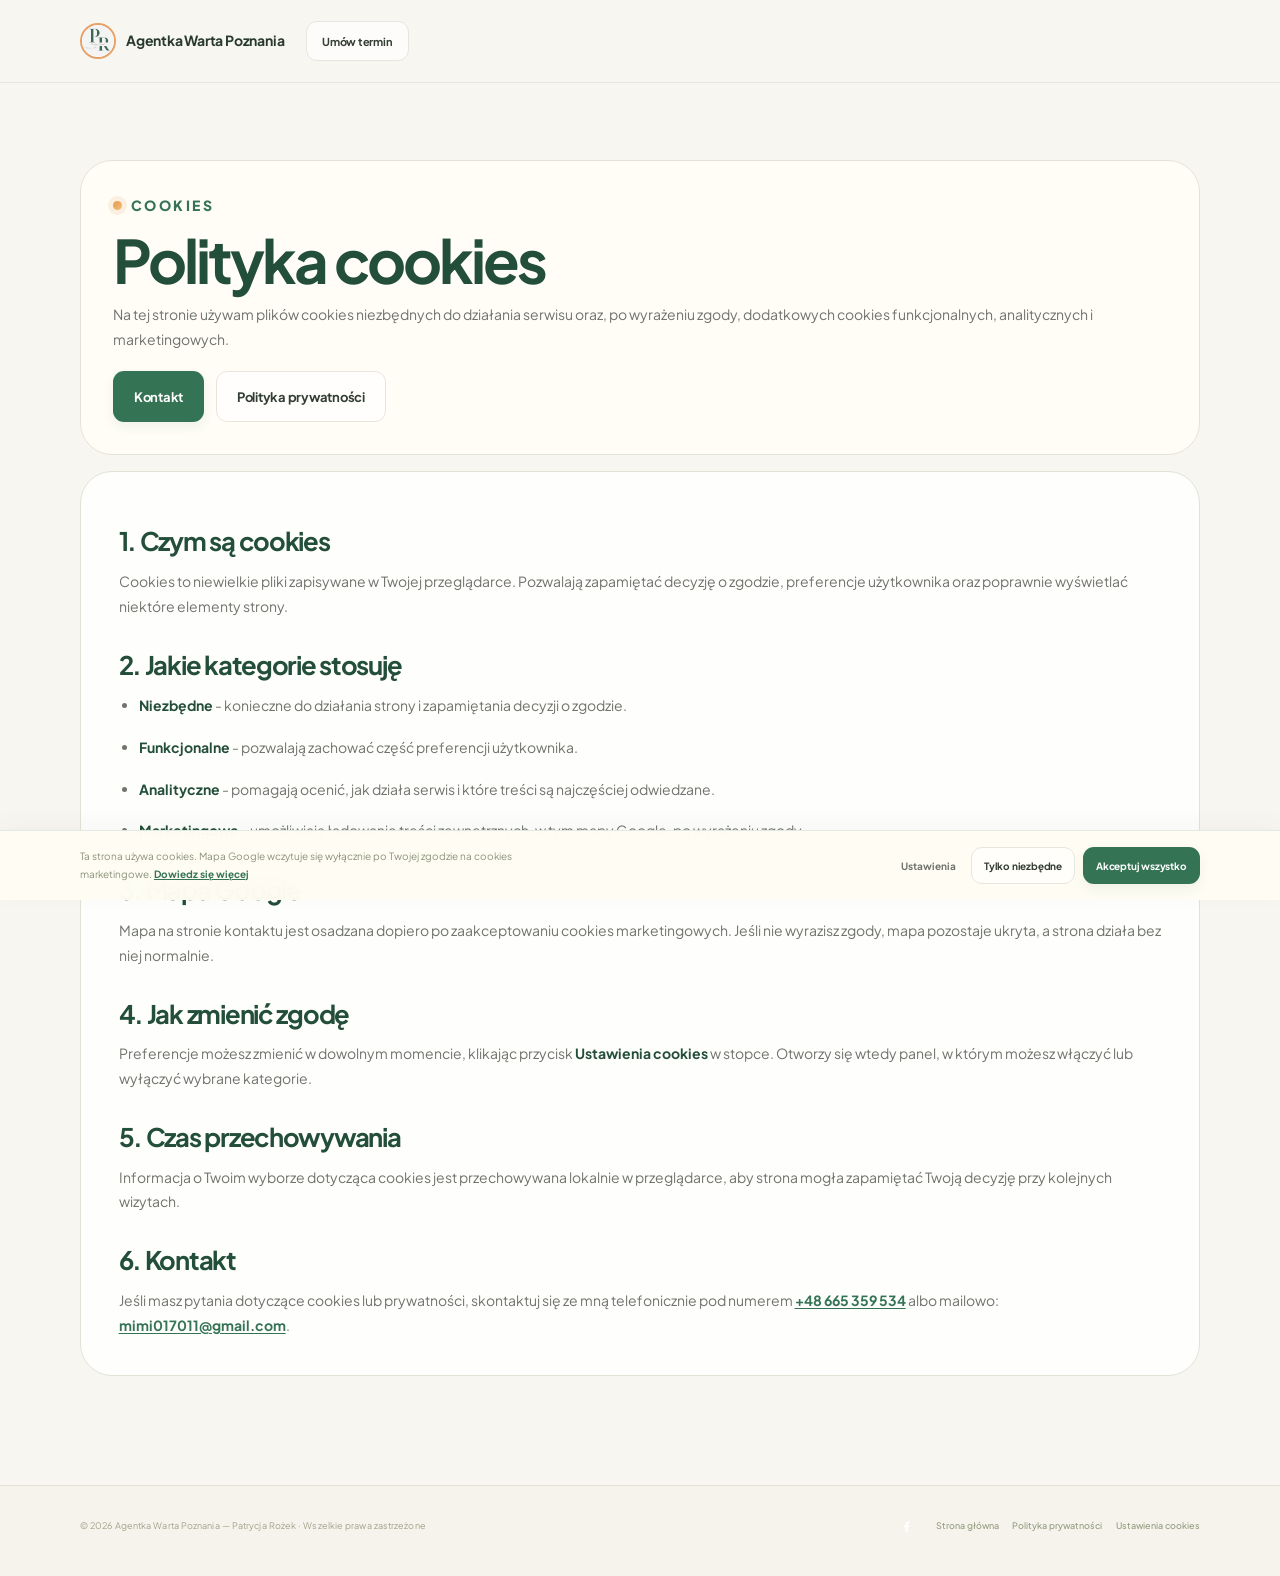
==== commit 243a6894: "Use Facebook profile portrait and refine interface without arrows" ====
--- a/polityka-cookies.html
+++ b/polityka-cookies.html
@@ -11,7 +11,7 @@
   <link rel="preconnect" href="https://fonts.gstatic.com" crossorigin>
   <link href="https://fonts.googleapis.com/css2?family=Fraunces:opsz,wght@9..144,600;9..144,700&family=Plus+Jakarta+Sans:wght@400;500;600;700;800&display=swap" rel="stylesheet">
   <link rel="stylesheet" href="assets/css/style.css?v=14">
-  <link rel="stylesheet" href="assets/css/landing.css?v=2">
+  <link rel="stylesheet" href="assets/css/landing.css?v=3">
 </head>
 <body>
   <header class="site-header">
--- a/assets/css/landing.css
+++ b/assets/css/landing.css
@@ -59,11 +59,10 @@
 .hero-proof strong { font-size: 10px; color: #636b62; }
 .hero-proof small { display: block; color: #929489; font-size: 9px; margin-top: 4px; }
 .proof-stars { letter-spacing: 2px; color: #de9e5e; font-size: 12px; }
-.portrait-scene { height: 465px; position: relative; isolation: isolate; }
-.portrait-circle { position: absolute; inset: 20px 12px 30px; border-radius: 50%; background: #3b7959; border: 8px solid #e4a15f; overflow: hidden; }
-.portrait-orbit { position: absolute; inset: 9px 1px 19px; border: 1px solid #df9d6199; border-radius: 50%; }
-.hero-portrait { height: 100%; width: 100%; object-fit: cover; object-position: 50% 32%; }
-.portrait-circle.is-cutout .hero-portrait { position: absolute; top: -1%; height: 135%; object-fit: contain; object-position: center top; }
+.portrait-scene { width: 100%; max-width: 455px; aspect-ratio: 1; position: relative; isolation: isolate; justify-self: center; }
+.portrait-circle { position: absolute; inset: 18px; border-radius: 50%; background: #3d6755; overflow: hidden; }
+.portrait-orbit { position: absolute; inset: 6px; border: 1px solid #df9d6180; border-radius: 50%; }
+.hero-portrait { height: 100%; width: 100%; object-fit: cover; object-position: center; transform: scale(1.068); }
 .portrait-tag { position: absolute; display: flex; align-items: center; gap: 6px; padding: 10px 13px; font-size: 9px; font-weight: 700; color: #707267; background: #fffdf6; border: 1px solid #ebe5d9; box-shadow: 0 5px 20px #5659460a; border-radius: 50px; }
 .portrait-tag > span { width: 5px; height: 5px; background: var(--accent); border-radius: 50%; }
 .tag-top { top: 11px; left: 30px; transform: rotate(-5deg); }
@@ -204,9 +203,10 @@
 .review-stars { margin-left: auto; font-size: 7px; letter-spacing: 1px; color: #bb965e; }
 .review-navigation { display: flex; align-items: center; justify-content: space-between; margin-top: 18px; }
 .review-navigation > span { color: #acaa96; font-size: 9px; }
-.review-navigation button { background: #fcfbf5; border: 1px solid #e2dfd2; border-radius: 50%; width: 33px; height: 33px; color: #7d8d68; }
-.review-navigation button:disabled { opacity: .35; cursor: default; }
-.review-navigation > div { display: flex; gap: 7px; }
+.review-navigation button { position: relative; background: transparent; border: 0; width: 32px; height: 32px; border-radius: 50%; padding: 0; }
+.review-navigation button::before { content: ""; display: block; width: 7px; height: 7px; margin: auto; border-radius: 50%; background: #d4d8c8; transition: transform .2s, background .2s; }
+.review-navigation button[aria-current="true"]::before { background: #42775b; transform: scale(1.4); }
+.review-navigation > div { display: flex; gap: 0; }
 .faq-section { padding-top: 30px; }
 .faq-layout { display: grid; grid-template-columns: .9fr 1.1fr; gap: 80px; }
 .landing-faq details { border-bottom: 1px solid #e0dfd1; }
@@ -297,7 +297,6 @@
   .header-inner { gap: 15px; }
   .landing-hero-grid { gap: 35px; }
   .landing-main h1 { font-size: 62px; }
-  .portrait-scene { height: 400px; }
   .about-grid { gap: 55px; }
   .calculator-controls, .calculator-result { padding: 29px; }
 }
@@ -312,7 +311,6 @@
   .landing-hero { padding-top: 52px; }
   .landing-main h1 { font-size: 52px; }
   .hero-lead { font-size: 12px; }
-  .portrait-scene { height: 350px; }
   .hero-proof { align-items: flex-start; }
   .hero-bottom { margin-top: 45px; }
   .landing-main h2 { font-size: 35px; }
@@ -327,7 +325,7 @@
   .about-grid { gap: 40px; }
   .brand-statement { padding: 35px 30px; }
   .brand-statement > p { font-size: 46px; }
-  .testimonial { flex-basis: calc((100% - 18px) / 2); }
+  .testimonial { flex-basis: 70%; }
   .faq-layout { gap: 45px; }
   .consultation-card { gap: 35px; padding: 36px; }
   .cookie-bar__inner { align-items: flex-start; flex-direction: column; gap: 9px; padding: 12px 0; }
@@ -354,9 +352,9 @@
   .landing-actions .button { font-size: 11px; padding: 12px 14px; min-height: 48px; }
   .hero-proof { margin-top: 22px; }
   .hero-proof small { font-size: 8px; max-width: 33ch; }
-  .portrait-scene { width: min(100%, 380px); height: 365px; margin-inline: auto; }
-  .portrait-circle { inset: 15px 20px 25px; }
-  .portrait-orbit { inset: 5px 10px 15px; }
+  .portrait-scene { width: min(100%, 380px); margin-inline: auto; }
+  .portrait-circle { inset: 18px; }
+  .portrait-orbit { inset: 7px; }
   .tag-top { top: 7px; left: 33px; }
   .tag-right { right: 0; top: 100px; }
   .tag-left { left: 0; bottom: 98px; }
@@ -432,3 +430,41 @@
   html { scroll-behavior: auto; }
   *, *::before, *::after { transition-duration: .01ms !important; animation-duration: .01ms !important; }
 }
+
+/* Calmer controls, consistent spacing, and more comfortable touch targets. */
+.landing-main h1 { letter-spacing: -.045em; }
+.landing-main h2 { letter-spacing: -.03em; }
+.landing-main h3 { line-height: 1.35; }
+.hero-lead { max-width: 49ch; line-height: 1.85; }
+.portrait-signature { right: 25px; bottom: -13px; transform: none; font-size: 14px; }
+.portrait-tag { font-size: 10px; padding: 10px 14px; }
+.button { transition: background-color .2s, box-shadow .2s, border-color .2s; }
+.button:hover, .button:focus-visible { transform: none; }
+.landing-actions .button { min-height: 52px; padding: 14px 21px; font-size: 13px; }
+.offer-link { justify-content: flex-start; color: #497052; text-decoration: underline; text-underline-offset: 5px; text-decoration-color: #49705235; text-decoration-thickness: 1px; }
+.offer-link:hover { text-decoration-color: currentColor; }
+.featured .offer-link { text-decoration-color: #e4edd65c; }
+.language-control button { padding: 11px 15px; font-size: 11px; }
+.calculator-controls input[type="range"] { height: 28px; margin: 9px 0 0; background-size: 100% 4px; background-repeat: no-repeat; background-position: center; }
+.calculator-controls input[type="range"]::-webkit-slider-thumb { width: 20px; height: 20px; }
+.calculator-controls input[type="range"]::-moz-range-thumb { width: 14px; height: 14px; }
+.google-rating { background: #fbfaf5; border: 1px solid #e8e5d9; border-radius: 12px; padding: 14px 18px; }
+.testimonial { box-shadow: 0 5px 18px #454a2805; }
+.consultation-card { border-radius: 24px; }
+.landing-faq details[open] { background: #fffdf74d; }
+.consultation-form-wrap[open] summary { color: #347354; }
+
+@media (max-width: 640px) {
+  .landing-actions { gap: 10px; }
+  .landing-actions .button { font-size: 12px; padding: 13px 17px; min-height: 50px; }
+  .hero-proof small { font-size: 9px; }
+  .portrait-scene { margin-top: 6px; margin-bottom: 10px; }
+  .portrait-signature { font-size: 12px; right: 18px; bottom: -10px; }
+  .portrait-tag { font-size: 9px; padding: 9px 11px; }
+  .calculator-controls input[type="range"] { height: 36px; margin-top: 5px; }
+  .calculator-controls input[type="range"]::-webkit-slider-thumb { width: 23px; height: 23px; }
+  .calculator-controls input[type="range"]::-moz-range-thumb { width: 17px; height: 17px; }
+  .review-navigation button { width: 36px; height: 36px; }
+  .google-rating { padding: 12px 16px; }
+  .cookie-bar .button { min-height: 42px; }
+}
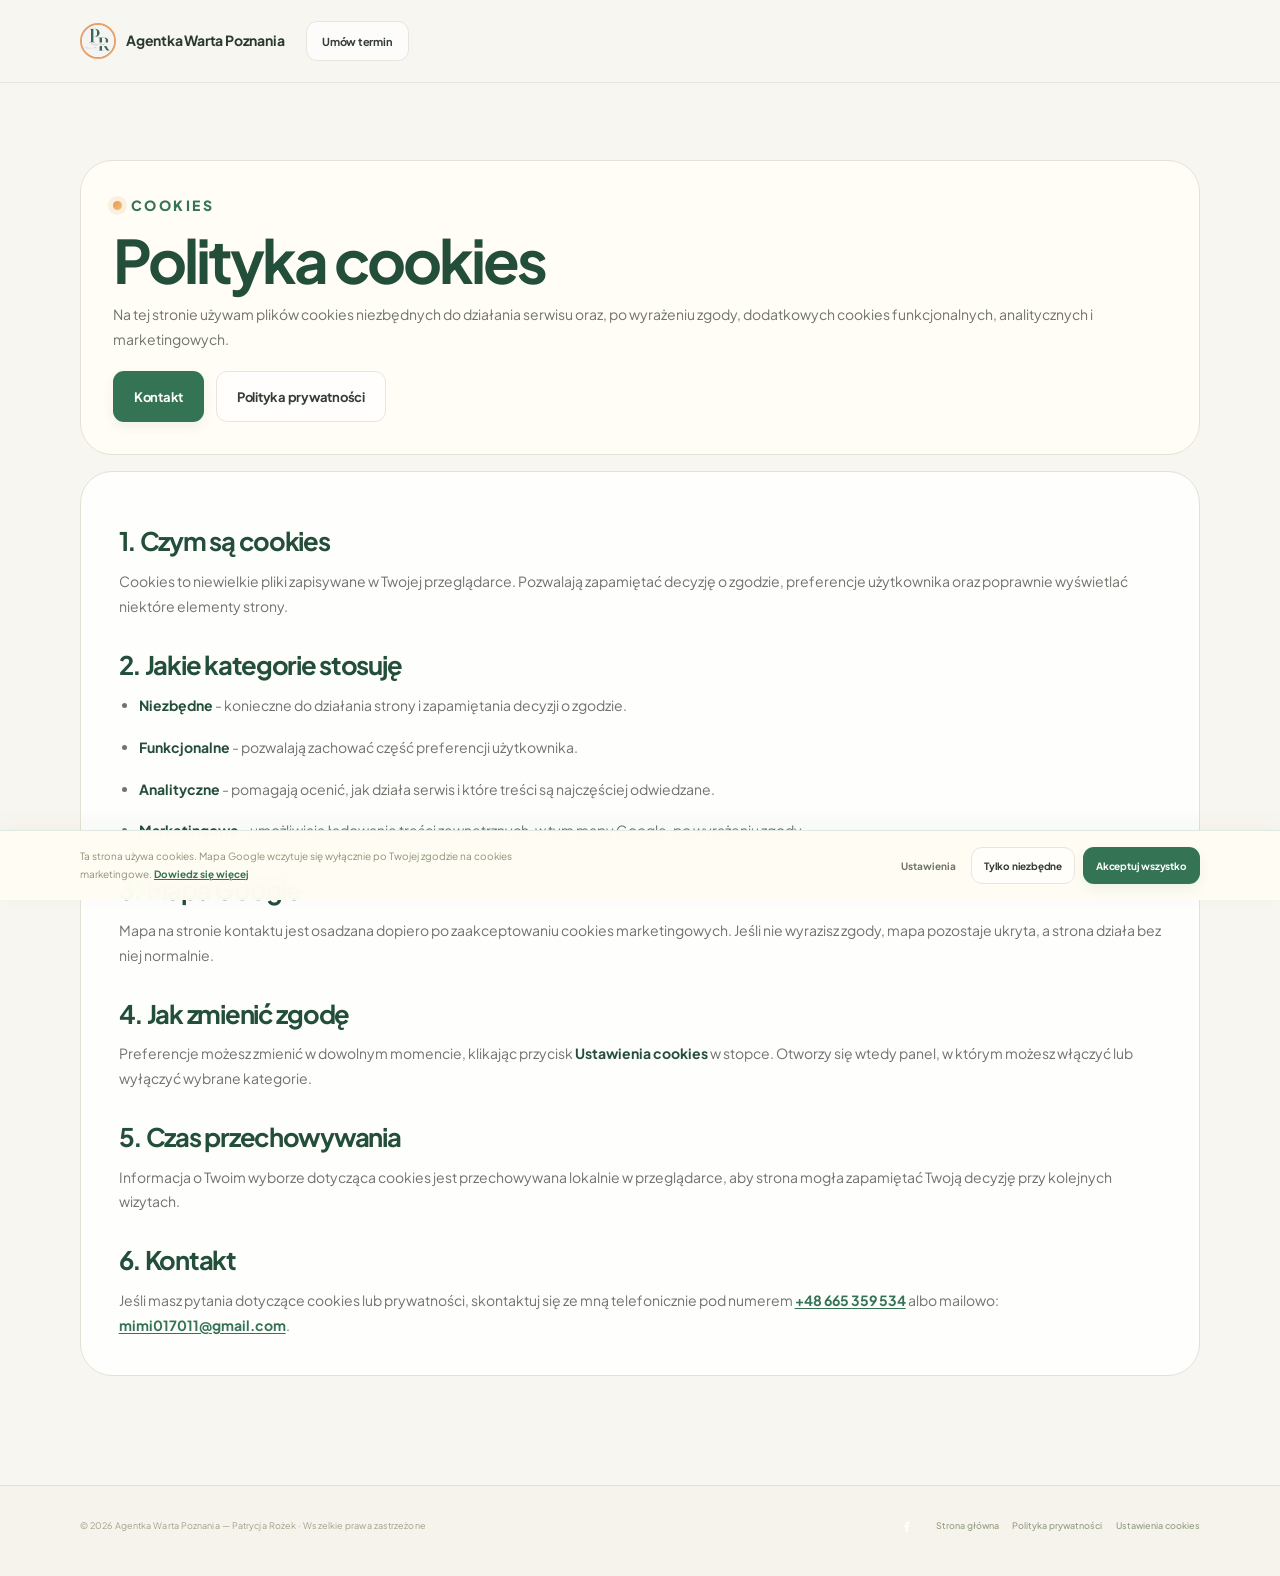
==== commit d46793db: "Center FAQ plus icons using CSS strokes" ====
--- a/polityka-cookies.html
+++ b/polityka-cookies.html
@@ -11,7 +11,7 @@
   <link rel="preconnect" href="https://fonts.gstatic.com" crossorigin>
   <link href="https://fonts.googleapis.com/css2?family=Fraunces:opsz,wght@9..144,600;9..144,700&family=Plus+Jakarta+Sans:wght@400;500;600;700;800&display=swap" rel="stylesheet">
   <link rel="stylesheet" href="assets/css/style.css?v=14">
-  <link rel="stylesheet" href="assets/css/landing.css?v=3">
+  <link rel="stylesheet" href="assets/css/landing.css?v=4">
 </head>
 <body>
   <header class="site-header">
--- a/assets/css/landing.css
+++ b/assets/css/landing.css
@@ -212,7 +212,11 @@
 .landing-faq details { border-bottom: 1px solid #e0dfd1; }
 .landing-faq details:first-child { border-top: 1px solid #e0dfd1; }
 .landing-faq summary { cursor: pointer; display: flex; justify-content: space-between; align-items: center; gap: 20px; padding: 22px 0; font-size: 12px; font-weight: 600; color: #596953; }
-.landing-faq summary > span { display: flex; align-items: center; justify-content: center; border: 1px solid #d6c6a4; border-radius: 50%; width: 22px; height: 22px; font-size: 16px; color: #bc945c; flex: none; transition: transform .2s; }
+.landing-faq summary > span { position: relative; display: block; border: 1px solid #d6c6a4; border-radius: 50%; width: 22px; height: 22px; font-size: 0; line-height: 0; color: #bc945c; flex: none; transition: transform .2s; }
+.landing-faq summary > span::before,
+.landing-faq summary > span::after { content: ""; position: absolute; top: 50%; left: 50%; transform: translate(-50%, -50%); background: currentColor; border-radius: 1px; }
+.landing-faq summary > span::before { width: 9px; height: 1.5px; }
+.landing-faq summary > span::after { width: 1.5px; height: 9px; }
 .landing-faq details[open] summary > span { transform: rotate(45deg); }
 .landing-faq p { margin: 0 30px 22px 0; font-size: 12px; color: #8a907e; }
 .landing-faq p a { color: #557e4f; }
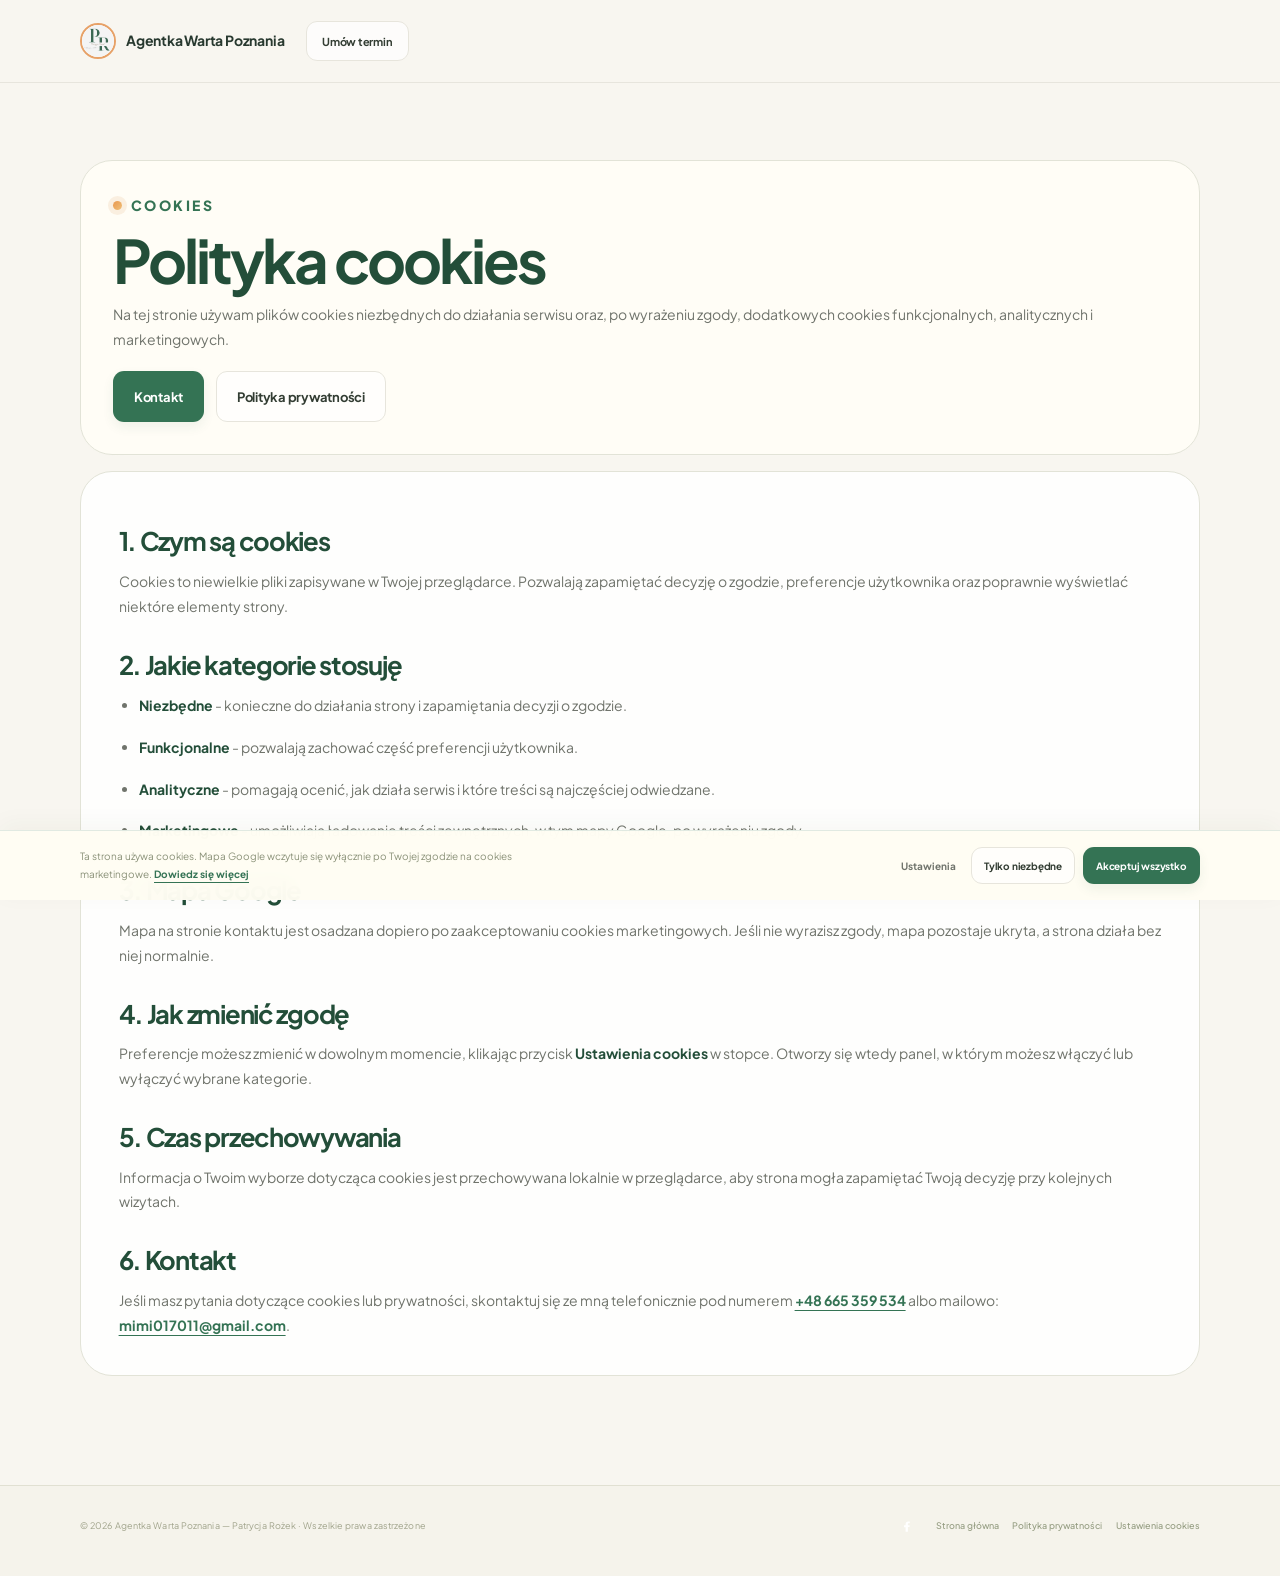
==== commit 2f3c9c6a: "Add consistent hover and focus feedback to interactive controls" ====
--- a/polityka-cookies.html
+++ b/polityka-cookies.html
@@ -11,7 +11,7 @@
   <link rel="preconnect" href="https://fonts.gstatic.com" crossorigin>
   <link href="https://fonts.googleapis.com/css2?family=Fraunces:opsz,wght@9..144,600;9..144,700&family=Plus+Jakarta+Sans:wght@400;500;600;700;800&display=swap" rel="stylesheet">
   <link rel="stylesheet" href="assets/css/style.css?v=14">
-  <link rel="stylesheet" href="assets/css/landing.css?v=4">
+  <link rel="stylesheet" href="assets/css/landing.css?v=5">
 </head>
 <body>
   <header class="site-header">
--- a/assets/css/landing.css
+++ b/assets/css/landing.css
@@ -472,3 +472,65 @@
   .google-rating { padding: 12px 16px; }
   .cookie-bar .button { min-height: 42px; }
 }
+
+/* Shared feedback for every interactive control. */
+:where(a[href], button, summary, input, select, textarea, .cookie-modal__choice, .zus-options label > span) {
+  transition-property: color, background-color, border-color, box-shadow, text-decoration-color;
+  transition-duration: 180ms;
+  transition-timing-function: ease;
+}
+:where(a[href], button:not(:disabled), summary) { cursor: pointer; }
+:where(button, input, select, textarea):disabled { cursor: not-allowed; }
+.toggle-row:has(input:not(:disabled)), .qualifying-row:has(input:not(:disabled)),
+.appointment-consent, .cookie-modal__choice:not(.is-required) { cursor: pointer; }
+a:not(.button):not(.brand):not(.footer-social-link) { text-decoration-thickness: 1px; text-underline-offset: 4px; }
+.nav-toggle:focus-visible, .cookie-modal__close:focus-visible { background: #edf2e8; }
+.language-control button:focus-visible { box-shadow: 0 0 0 3px #34735420; }
+.review-navigation button:focus-visible { background: #e8ede1; }
+.review-navigation button:focus-visible::before { background: #347354; }
+.landing-faq summary:focus-visible > span { background: #f6ead7; border-color: #c58d48; }
+.zus-options input:focus-visible + span { background: #f4f6ef; }
+.cookie-modal__choice:not(.is-required):focus-within { border-color: #7b9b70; background: #f1f5eb; }
+#appointment-form :is(input:not([type="checkbox"]), select, textarea):focus-visible,
+.number-with-unit input:focus-visible { border-color: #6e9469; background: #fcfef8; box-shadow: 0 0 0 3px #34735412; }
+
+@media (hover: hover) {
+  a:where(:not(.button, .brand, .footer-social-link)):hover {
+    color: #285e43;
+    text-decoration: underline;
+    text-decoration-color: currentColor;
+  }
+  .button.primary:hover { background: #285e43; box-shadow: 0 5px 16px #285e4326; }
+  .button.outline:hover { background: #edf3e8; border-color: #6e9469; color: #285e43; }
+  .button.orange:hover { background: #f6b777; box-shadow: 0 5px 16px #173d3026; }
+  .brand:hover .brand-mark { box-shadow: 0 0 0 4px #e7a16722; border-color: #cc894a; }
+  .brand:hover strong { color: #347354; }
+  .site-nav a:hover { text-decoration: none; box-shadow: inset 0 -2px #dfa260; }
+  .nav-toggle:hover { background: #e8ede1; }
+  .nav-toggle:hover span { background: #285e43; }
+  .featured .offer-link:hover { color: #fffef0; text-decoration-color: #fffef0; }
+  .google-rating:hover { border-color: #adc09f; background: #f0f4e9; text-decoration: none !important; box-shadow: 0 4px 14px #3473540d; }
+  .google-rating:hover strong { color: #285e43; }
+  .footer-nav .footer-social-link:hover { background: #285e43; box-shadow: 0 0 0 4px #34735416; transform: none; }
+  .footer-link-btn:hover, .cookie-bar__settings-btn:hover { color: #285e43; text-decoration: underline; text-underline-offset: 4px; }
+  .cookie-modal__close:hover { background: #edf2e8; border-color: #8ca87c; color: #285e43; }
+  .language-control button[aria-pressed="false"]:hover { background: #dfe8d7; color: #285e43; }
+  .language-control button[aria-pressed="true"]:hover { background: #285e43; }
+  .review-navigation button:hover { background: #e8ede1; }
+  .review-navigation button:hover::before { background: #347354; transform: scale(1.4); }
+  .landing-faq summary:hover { color: #285e43; background: #34735408; }
+  .landing-faq summary:hover > span { background: #f6ead7; border-color: #c58d48; color: #a96e2f; box-shadow: 0 0 0 3px #e9974e0e; }
+  .calculator-assumptions summary:hover, .consultation-form-wrap summary:hover,
+  .office-map summary:hover { background: #edf2e7; color: #285e43; }
+  .zus-options label:hover input:not(:disabled) + span { background: #e9eee2; color: #285e43; }
+  .zus-options label:hover input:checked + span { background: #f1f6eb; box-shadow: inset 0 0 0 1px #94af85; }
+  .toggle-row:hover .switch-input:not(:disabled) { box-shadow: 0 0 0 4px #34735414; background: #becdb5; }
+  .toggle-row:hover .switch-input:checked { background: #347354; }
+  .qualifying-row:hover input:not(:disabled), .appointment-consent:hover input { box-shadow: 0 0 0 3px #34735412; }
+  .qualifying-row:hover:has(input:not(:disabled)), .appointment-consent:hover { color: #4d7147; }
+  .cookie-modal__choice:not(.is-required):hover { border-color: #8ca87c; background: #f1f5eb; }
+  #appointment-form :is(input:not([type="checkbox"]), select, textarea):hover,
+  .number-with-unit input:hover { border-color: #91ab81; background: #fcfef8; }
+  .calculator-controls input[type="range"]:hover::-webkit-slider-thumb { border-color: #cd8c49; background: #fff8e8; box-shadow: 0 0 0 5px #e4ac7324; }
+  .calculator-controls input[type="range"]:hover::-moz-range-thumb { border-color: #cd8c49; background: #fff8e8; box-shadow: 0 0 0 5px #e4ac7324; }
+}
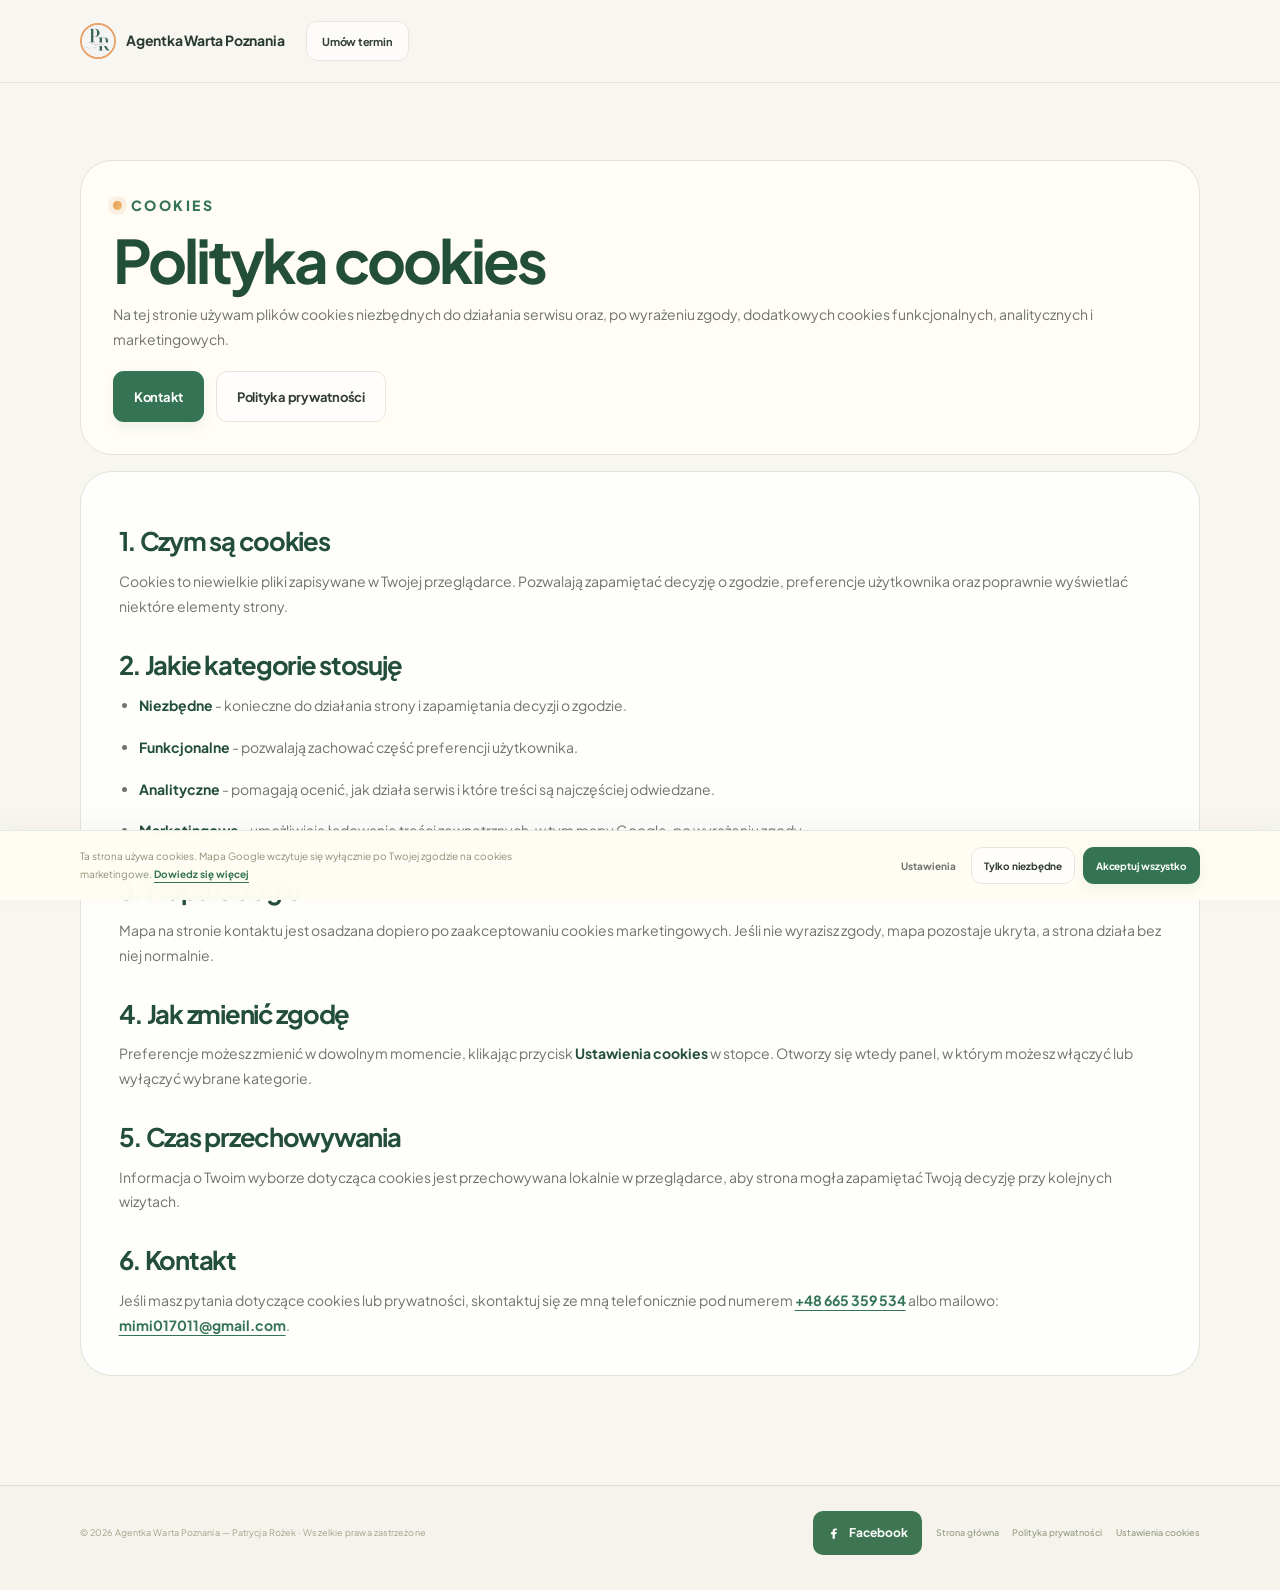
==== commit 8d09f5aa: "Make Facebook footer link visible with icon and label" ====
--- a/polityka-cookies.html
+++ b/polityka-cookies.html
@@ -11,7 +11,7 @@
   <link rel="preconnect" href="https://fonts.gstatic.com" crossorigin>
   <link href="https://fonts.googleapis.com/css2?family=Fraunces:opsz,wght@9..144,600;9..144,700&family=Plus+Jakarta+Sans:wght@400;500;600;700;800&display=swap" rel="stylesheet">
   <link rel="stylesheet" href="assets/css/style.css?v=14">
-  <link rel="stylesheet" href="assets/css/landing.css?v=5">
+  <link rel="stylesheet" href="assets/css/landing.css?v=6">
 </head>
 <body>
   <header class="site-header">
@@ -77,6 +77,7 @@
           <svg viewBox="0 0 24 24" aria-hidden="true" focusable="false">
             <path d="M13.5 22v-8.1h2.8l.4-3.2h-3.2V8.6c0-.9.3-1.5 1.6-1.5h1.7V4.2c-.3 0-1.4-.1-2.7-.1-2.7 0-4.5 1.6-4.5 4.6v2.1H6.8v3.2h2.8V22h3.9z"/>
           </svg>
+          <span>Facebook</span>
         </a>
         <a href="index.html">Strona główna</a>
         <a href="polityka-prywatnosci.html">Polityka prywatności</a>
--- a/assets/css/landing.css
+++ b/assets/css/landing.css
@@ -251,7 +251,7 @@
 .site-footer { border-top: 1px solid #e1e0d2; padding: 25px 0 35px; background: #f5f3eb; }
 .footer-inner small { font-size: 9px; color: #a0a38b; font-weight: 400; }
 .footer-nav a, .footer-link-btn { font-size: 9px; color: #959d82; font-weight: 500; }
-.footer-social-link { background: #3f7652; box-shadow: none; width: 30px; height: 30px; }
+.footer-nav .footer-social-link { background: #3f7652; box-shadow: none; width: auto; height: 44px; padding: 0 14px; gap: 8px; border-radius: 10px; }
 .footer-social-link svg { width: 14px; height: 14px; }
 .mobile-cta-bar { display: none; }
 .cookie-bar { background: #fffdf3f5; box-shadow: 0 -6px 25px #3948250a; }
@@ -293,7 +293,7 @@
 .landing-faq summary { font-size: 14px; }
 .consultation-contact a { font-size: 14px; }
 .consultation-contact small { font-size: 11px; color: #7d886b; }
-.footer-nav .footer-social-link { color: white; }
+.footer-nav .footer-social-link { color: white; font-size: 12px; font-weight: 700; }
 
 @media (max-width: 1100px) {
   .site-nav { gap: 12px; }
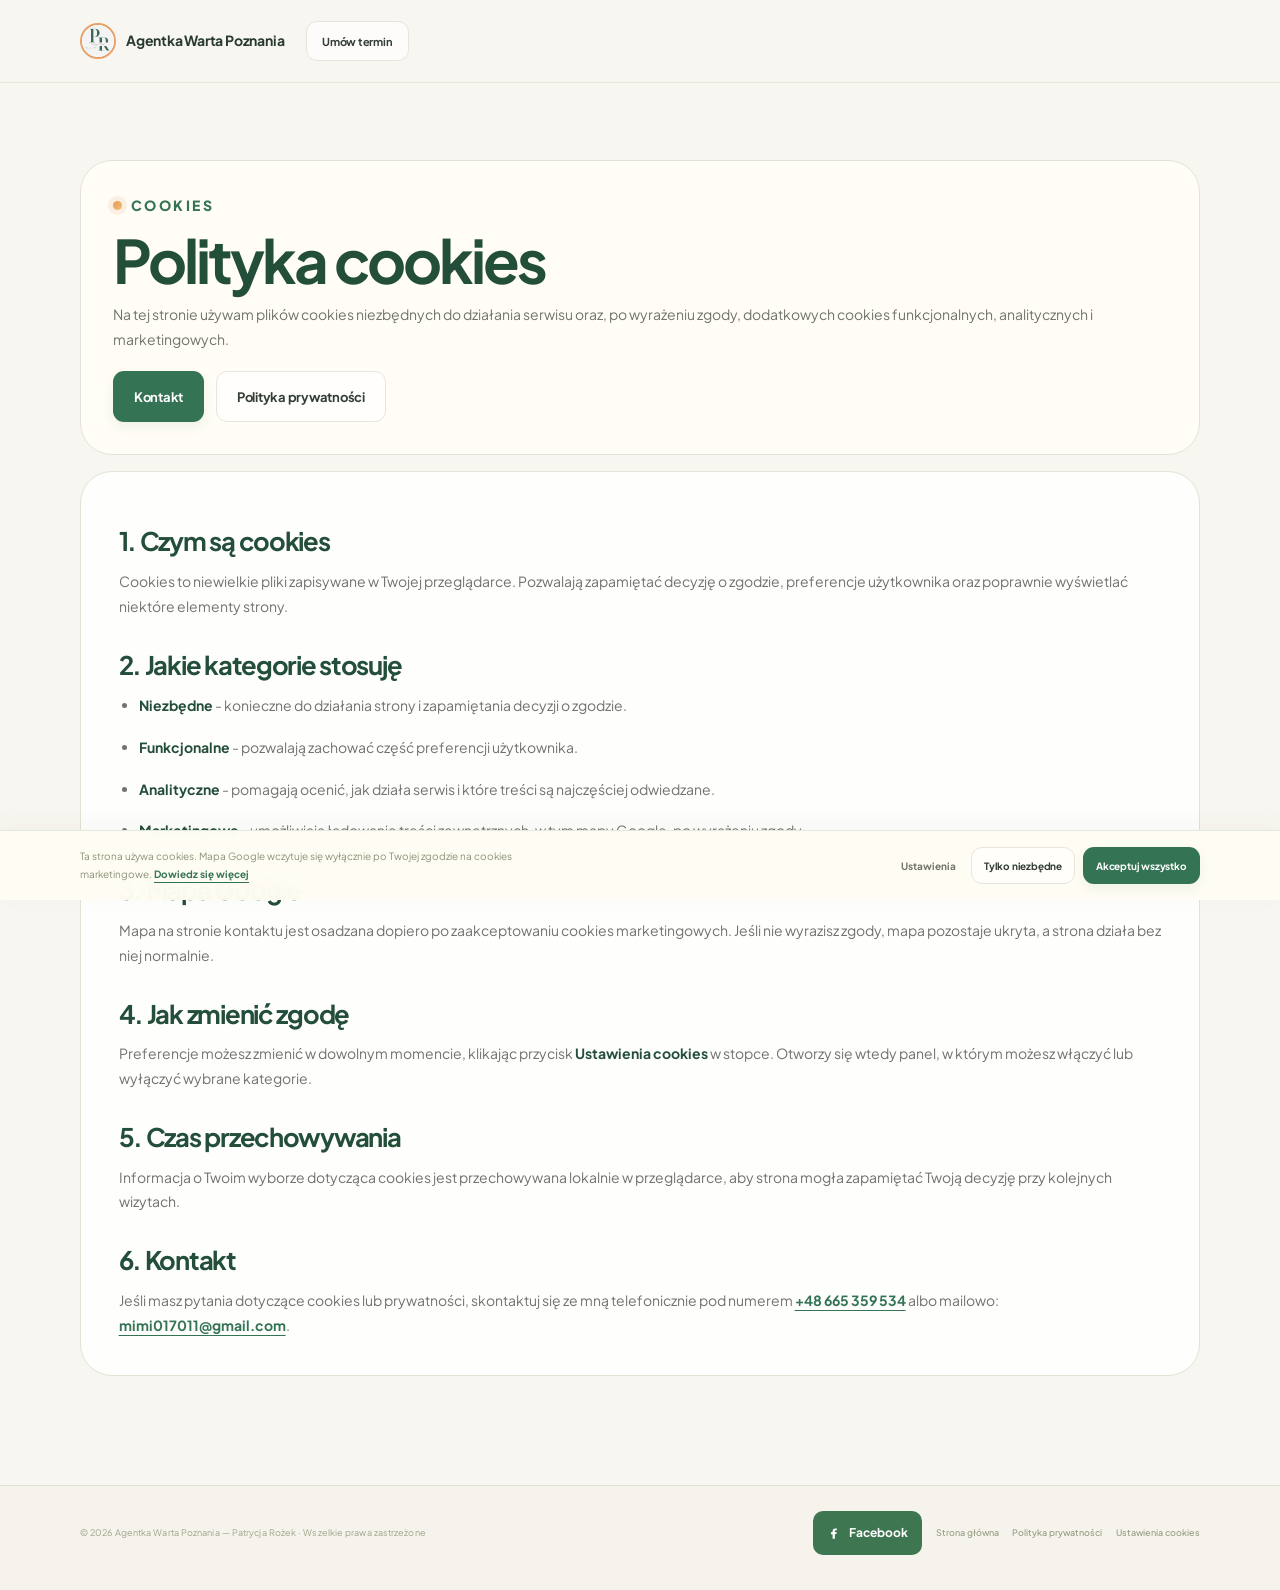
==== commit 2c2d7dc7: "Animate service labels around portrait with upright text" ====
--- a/polityka-cookies.html
+++ b/polityka-cookies.html
@@ -11,7 +11,7 @@
   <link rel="preconnect" href="https://fonts.gstatic.com" crossorigin>
   <link href="https://fonts.googleapis.com/css2?family=Fraunces:opsz,wght@9..144,600;9..144,700&family=Plus+Jakarta+Sans:wght@400;500;600;700;800&display=swap" rel="stylesheet">
   <link rel="stylesheet" href="assets/css/style.css?v=14">
-  <link rel="stylesheet" href="assets/css/landing.css?v=6">
+  <link rel="stylesheet" href="assets/css/landing.css?v=7">
 </head>
 <body>
   <header class="site-header">
--- a/assets/css/landing.css
+++ b/assets/css/landing.css
@@ -534,3 +534,53 @@
   .calculator-controls input[type="range"]:hover::-webkit-slider-thumb { border-color: #cd8c49; background: #fff8e8; box-shadow: 0 0 0 5px #e4ac7324; }
   .calculator-controls input[type="range"]:hover::-moz-range-thumb { border-color: #cd8c49; background: #fff8e8; box-shadow: 0 0 0 5px #e4ac7324; }
 }
+
+/* Orbit the labels while keeping their text upright. The photograph stays still. */
+.portrait-tag-orbit {
+  --orbit-delay: 0s;
+  --orbit-angle: 0deg;
+  position: absolute;
+  top: 50%;
+  left: 0;
+  width: 100%;
+  height: 0;
+  transform-origin: center;
+  pointer-events: none;
+  animation: portrait-tag-orbit 36s linear infinite;
+  animation-delay: var(--orbit-delay);
+}
+.orbit-home { --orbit-delay: -24s; --orbit-angle: 240deg; }
+.orbit-family { --orbit-delay: 0s; --orbit-angle: 0deg; }
+.orbit-car { --orbit-delay: -12s; --orbit-angle: 120deg; }
+.portrait-tag-orbit > .portrait-tag {
+  top: 0;
+  left: 96%;
+  right: auto;
+  bottom: auto;
+  white-space: nowrap;
+  transform: translate(-50%, -50%);
+  animation: portrait-tag-upright 36s linear infinite;
+  animation-delay: var(--orbit-delay);
+}
+@keyframes portrait-tag-orbit {
+  from { transform: rotate(0deg); }
+  to { transform: rotate(360deg); }
+}
+@keyframes portrait-tag-upright {
+  from { transform: translate(-50%, -50%) rotate(0deg); }
+  to { transform: translate(-50%, -50%) rotate(-360deg); }
+}
+.portrait-scene { margin-bottom: 28px; }
+.portrait-signature { bottom: -34px; }
+@media (max-width: 1100px) {
+  .portrait-tag-orbit > .portrait-tag { left: 88%; }
+}
+@media (max-width: 640px) {
+  .portrait-scene { margin-bottom: 10px; }
+  .portrait-signature { bottom: -10px; }
+}
+@media (prefers-reduced-motion: reduce) {
+  .portrait-tag-orbit, .portrait-tag-orbit > .portrait-tag { animation: none !important; }
+  .portrait-tag-orbit { transform: rotate(var(--orbit-angle)); }
+  .portrait-tag-orbit > .portrait-tag { transform: translate(-50%, -50%) rotate(calc(-1 * var(--orbit-angle))); }
+}
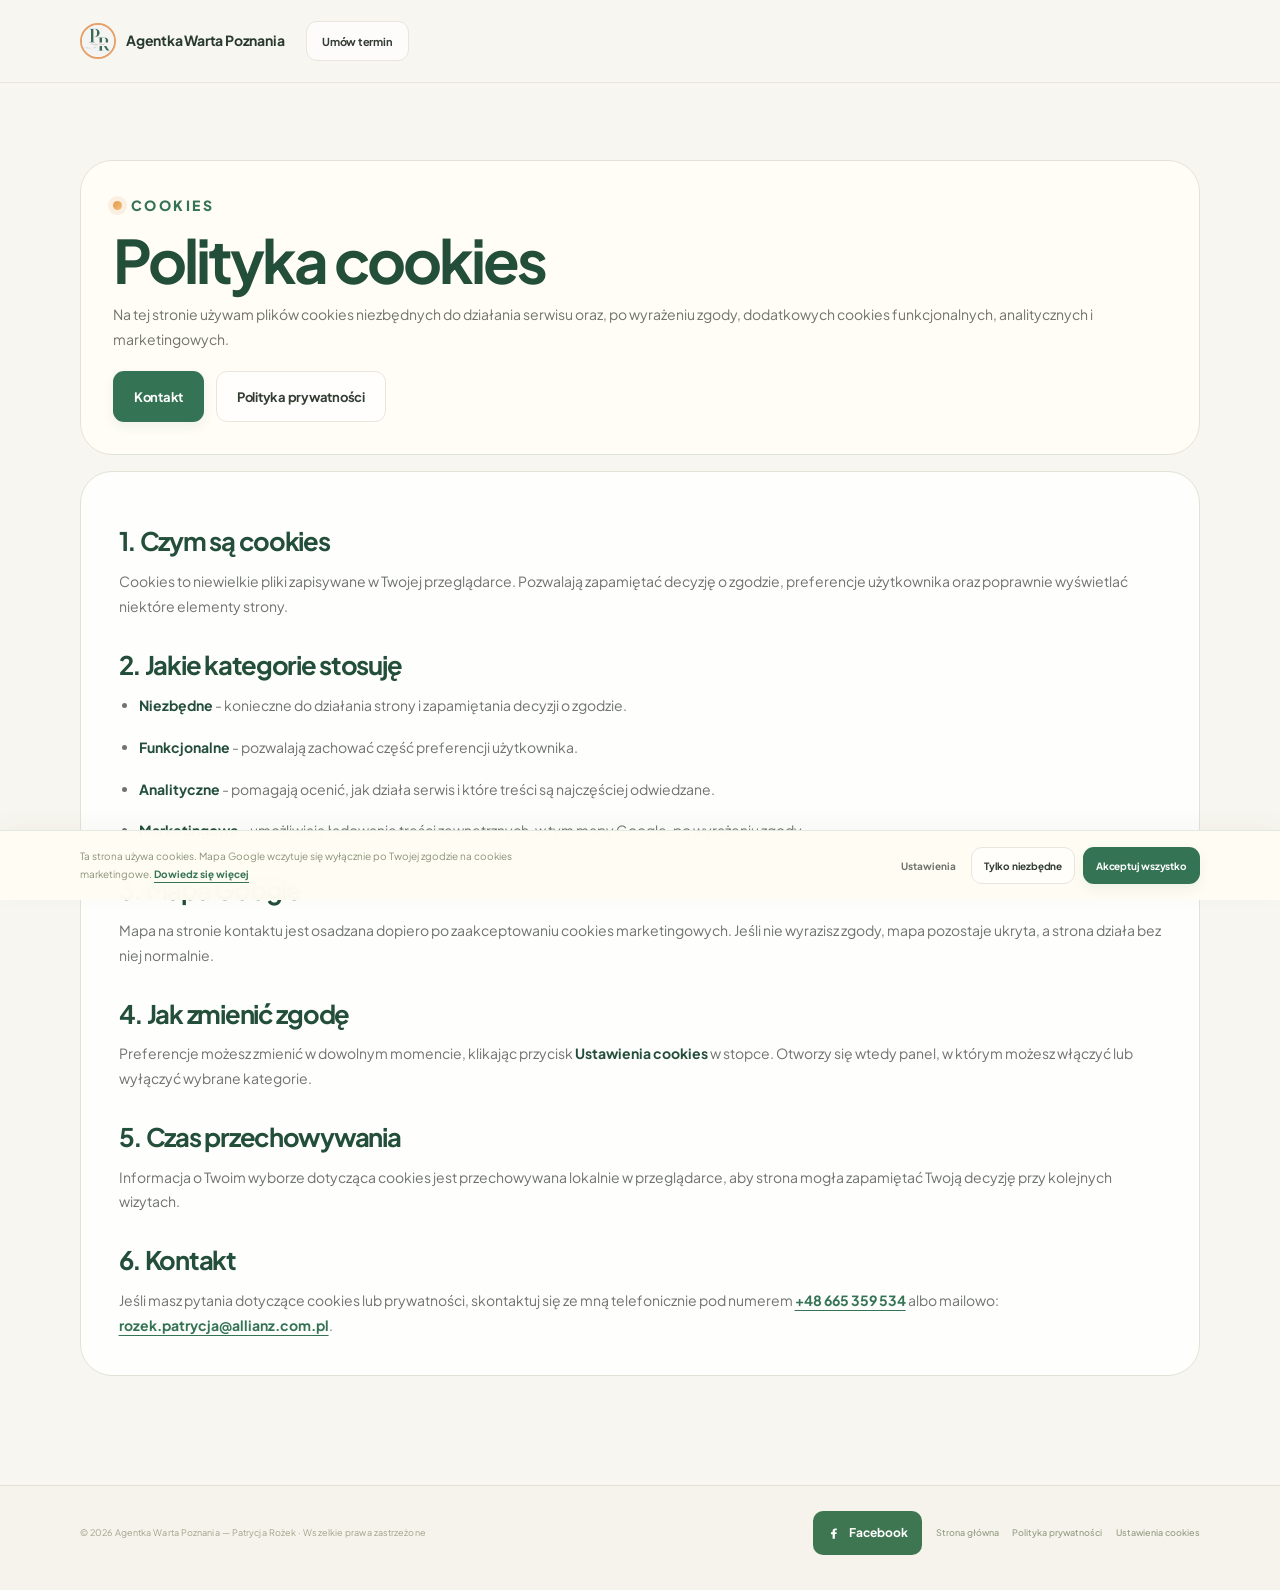
==== commit 2f84b84d: "Use verified professional email address for Patrycja" ====
--- a/polityka-cookies.html
+++ b/polityka-cookies.html
@@ -11,7 +11,7 @@
   <link rel="preconnect" href="https://fonts.gstatic.com" crossorigin>
   <link href="https://fonts.googleapis.com/css2?family=Fraunces:opsz,wght@9..144,600;9..144,700&family=Plus+Jakarta+Sans:wght@400;500;600;700;800&display=swap" rel="stylesheet">
   <link rel="stylesheet" href="assets/css/style.css?v=14">
-  <link rel="stylesheet" href="assets/css/landing.css?v=7">
+  <link rel="stylesheet" href="assets/css/landing.css?v=8">
 </head>
 <body>
   <header class="site-header">
@@ -63,7 +63,7 @@
           <p>Informacja o Twoim wyborze dotycząca cookies jest przechowywana lokalnie w przeglądarce, aby strona mogła zapamiętać Twoją decyzję przy kolejnych wizytach.</p>
 
           <h2>6. Kontakt</h2>
-          <p>Jeśli masz pytania dotyczące cookies lub prywatności, skontaktuj się ze mną telefonicznie pod numerem <a href="tel:+48665359534">+48 665 359 534</a> albo mailowo: <a href="mailto:mimi017011@gmail.com">mimi017011@gmail.com</a>.</p>
+          <p>Jeśli masz pytania dotyczące cookies lub prywatności, skontaktuj się ze mną telefonicznie pod numerem <a href="tel:+48665359534">+48 665 359 534</a> albo mailowo: <a href="mailto:rozek.patrycja@allianz.com.pl">rozek.patrycja@allianz.com.pl</a>.</p>
         </article>
       </div>
     </section>
--- a/assets/css/landing.css
+++ b/assets/css/landing.css
@@ -584,3 +584,46 @@
   .portrait-tag-orbit { transform: rotate(var(--orbit-angle)); }
   .portrait-tag-orbit > .portrait-tag { transform: translate(-50%, -50%) rotate(calc(-1 * var(--orbit-angle))); }
 }
+
+/* Give the portrait caption its own row, independent of image and label size. */
+.portrait-visual {
+  width: 100%;
+  max-width: 455px;
+  justify-self: center;
+  display: grid;
+  justify-items: center;
+  gap: 20px;
+  min-width: 0;
+}
+.portrait-visual > .portrait-scene { width: 100%; max-width: none; margin: 0; }
+.portrait-visual > .portrait-signature {
+  position: static;
+  display: block;
+  transform: none;
+  text-align: center;
+  line-height: 1.5;
+}
+.portrait-signature small { font-size: 11px; line-height: 1.5; }
+.zus-options label { min-width: 0; display: flex; }
+.zus-options label > span { width: 100%; overflow-wrap: anywhere; align-content: center; line-height: 1.4; }
+.consultation-contact > div > span { min-width: 0; }
+.range-field output { flex-shrink: 0; }
+
+@media (max-width: 640px) {
+  .portrait-visual { width: min(100%, 380px); gap: 18px; }
+  .portrait-visual > .portrait-signature { font-size: 14px; }
+  .portrait-signature small { font-size: 10px; }
+  .brand-statement > p { font-size: clamp(43px, 14.6vw, 57px); }
+}
+@media (max-width: 420px) {
+  .portrait-tag-orbit > .portrait-tag { left: 85%; }
+  .result-stats { grid-template-columns: 1fr; gap: 16px; }
+  .result-stats > div { display: grid; grid-template-columns: minmax(0, 1fr) auto; gap: 3px 14px; align-items: center; }
+  .result-stats span { grid-column: 1; grid-row: 1; font-size: 10px; }
+  .result-stats small { grid-column: 1; grid-row: 2; font-size: 9px; }
+  .result-stats strong { grid-column: 2; grid-row: 1 / 3; margin: 0; font-size: 18px; white-space: nowrap; }
+  .landing-actions .button { flex: 1 1 auto; text-align: center; }
+}
+@media (max-width: 360px) {
+  .calculator-result .result-total { font-size: 42px !important; }
+}
